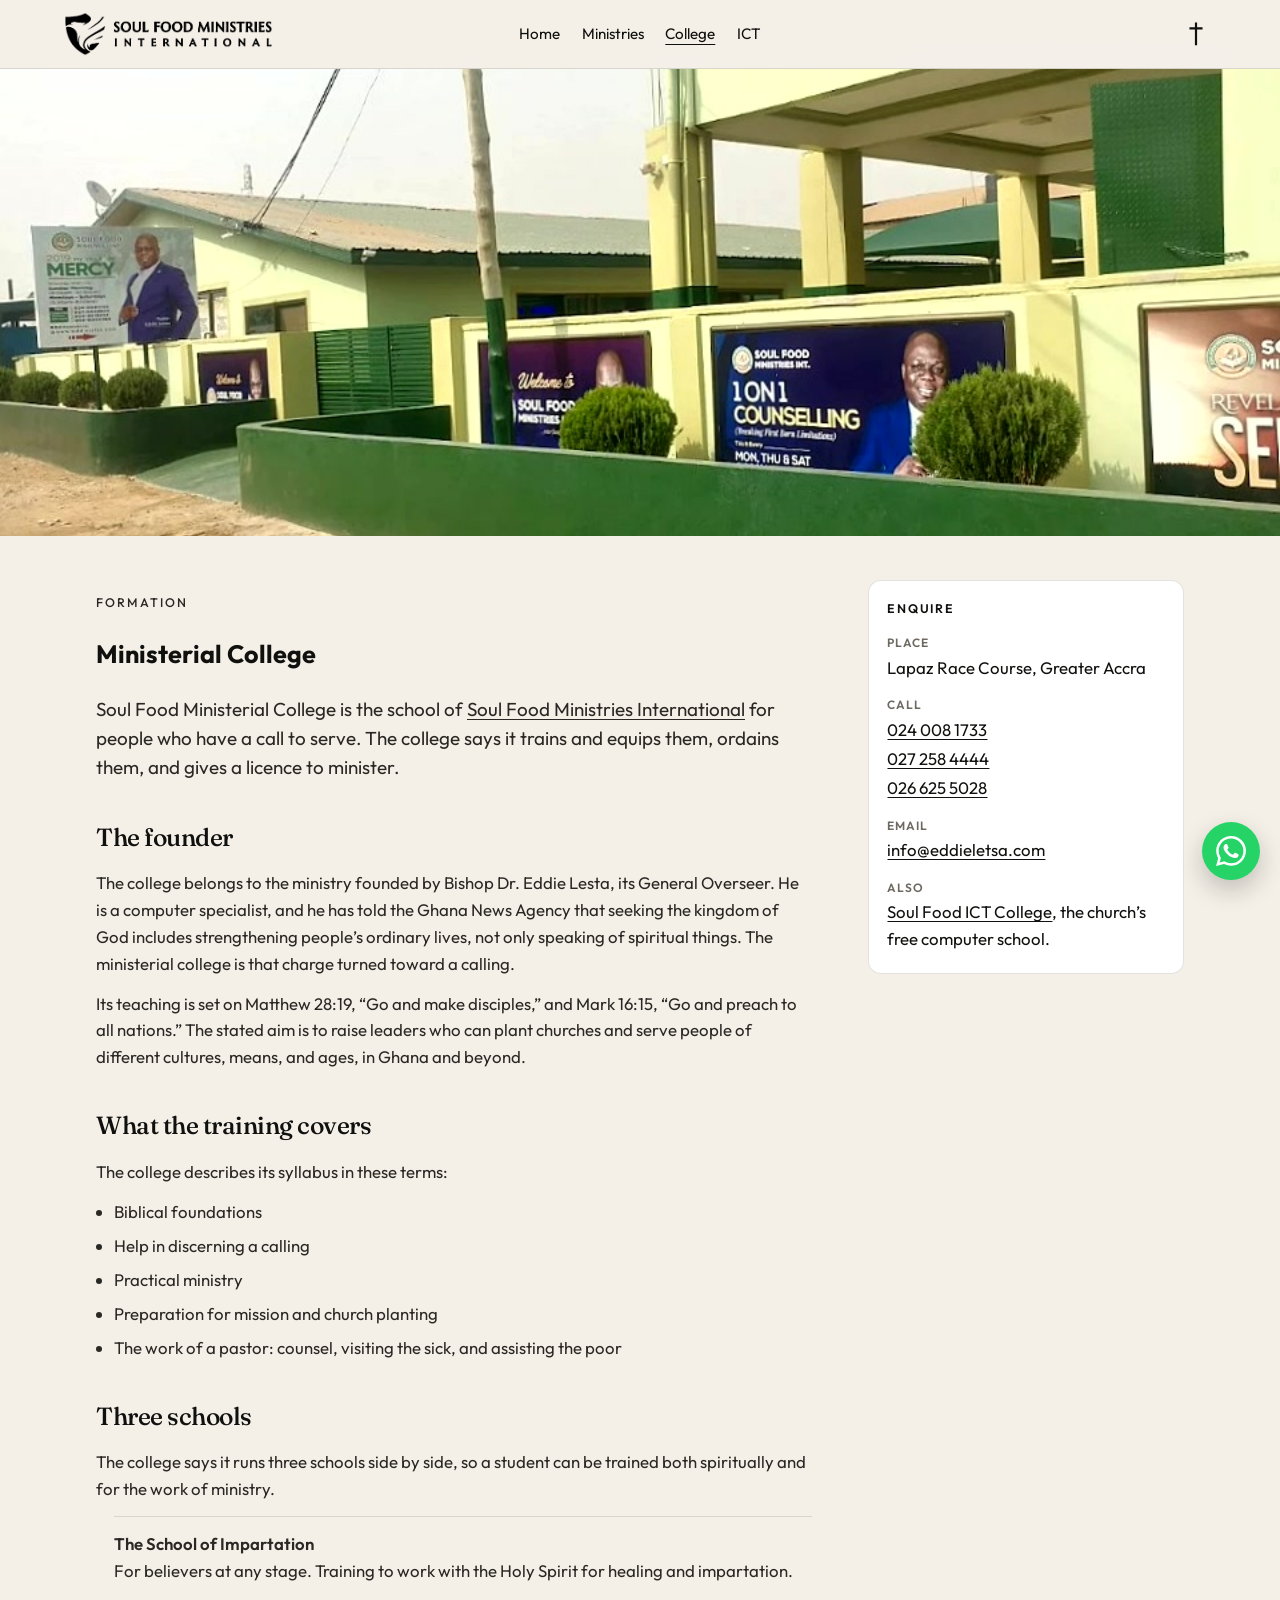
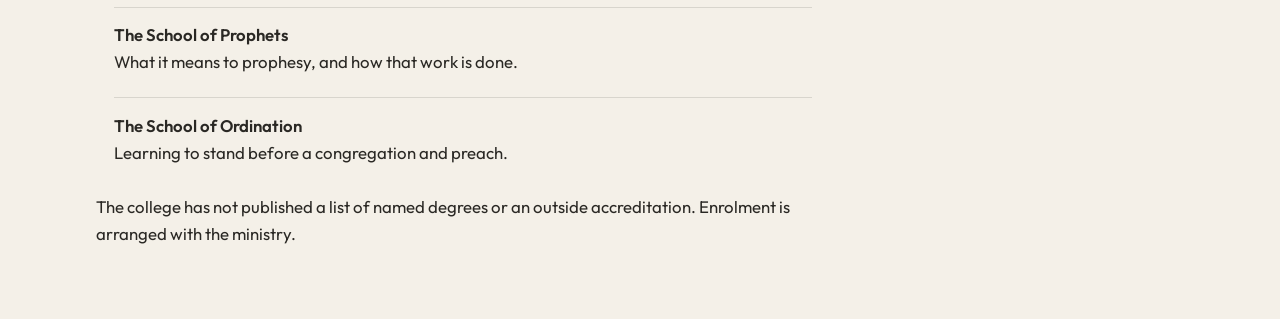
==== college.html @ 28df3fe6 "Publish the Soul Food Ministries site." ====
<!DOCTYPE html>
<html lang="en">
<head>
  <meta charset="utf-8">
  <meta name="viewport" content="width=device-width, initial-scale=1">
  <title>Soul Food Ministerial College — Bishop Dr. Eddie Lesta</title>
  <meta name="description" content="Soul Food Ministerial College trains people called to serve: biblical foundations, impartation, prophecy, and ordination. Lapaz, Accra.">
  <meta name="theme-color" content="#f4f0e8">
  <link rel="icon" href="favicon.svg" type="image/svg+xml">
  <link rel="preconnect" href="https://fonts.googleapis.com">
  <link rel="preconnect" href="https://fonts.gstatic.com" crossorigin>
  <link href="https://fonts.googleapis.com/css2?family=Fraunces:opsz,wght@9..144,500;9..144,600&family=Outfit:wght@400;500;600&display=swap" rel="stylesheet">
  <link rel="stylesheet" href="css/site.css">
</head>
<body class="sub">
  <header class="topnav">
    <div class="topnav-inner">
      <a class="logo" href="index.html"><img src="images/logo.png" alt="Soul Food Ministries International"></a>
      <nav class="site-nav" id="site-nav" aria-label="Primary">
        <a href="index.html">Home</a>
        <a href="ministries.html">Ministries</a>
        <a href="college.html" aria-current="page">College</a>
        <a href="ict.html">ICT</a>
      </nav>
      <div class="nav-tools">
        <span class="cross" aria-hidden="true"><svg viewBox="0 0 24 36" width="16" height="24"><path fill="currentColor" d="M10.35.6h3.3V8h8.15v3.3H13.65v23.5h-3.3V11.3H2.2V8h8.15z"/></svg></span>
        <button class="menu-toggle" type="button" aria-expanded="false" aria-controls="site-nav">Menu</button>
      </div>
    </div>
  </header>

  <main>
    <div class="sheet-hero">
      <img src="images/cover.jpg" alt="The Soul Food Ministries compound, with the church building and welcome banners">
    </div>
    <div class="sheet-grid">
      <article class="prose">
        <p class="eyebrow">Formation</p>
        <h1>Ministerial College</h1>
        <p class="lede">Soul Food Ministerial College is the school of <a href="ministries.html">Soul Food Ministries International</a> for people who have a call to serve. The college says it trains and equips them, ordains them, and gives a licence to minister.</p>
        <h2>The founder</h2>
        <p>The college belongs to the ministry founded by Bishop Dr. Eddie Lesta, its General Overseer. He is a computer specialist, and he has told the Ghana News Agency that seeking the kingdom of God includes strengthening people’s ordinary lives, not only speaking of spiritual things. The ministerial college is that charge turned toward a calling.</p>
        <p>Its teaching is set on Matthew 28:19, “Go and make disciples,” and Mark 16:15, “Go and preach to all nations.” The stated aim is to raise leaders who can plant churches and serve people of different cultures, means, and ages, in Ghana and beyond.</p>
        <h2>What the training covers</h2>
        <p>The college describes its syllabus in these terms:</p>
        <ul>
          <li>Biblical foundations</li>
          <li>Help in discerning a calling</li>
          <li>Practical ministry</li>
          <li>Preparation for mission and church planting</li>
          <li>The work of a pastor: counsel, visiting the sick, and assisting the poor</li>
        </ul>
        <h2>Three schools</h2>
        <p>The college says it runs three schools side by side, so a student can be trained both spiritually and for the work of ministry.</p>
        <ol class="school-list">
          <li>
            <strong>The School of Impartation</strong>
            For believers at any stage. Training to work with the Holy Spirit for healing and impartation.
          </li>
          <li>
            <strong>The School of Prophets</strong>
            What it means to prophesy, and how that work is done.
          </li>
          <li>
            <strong>The School of Ordination</strong>
            Learning to stand before a congregation and preach.
          </li>
        </ol>
        <p>The college has not published a list of named degrees or an outside accreditation. Enrolment is arranged with the ministry.</p>
      </article>
      <aside class="facts">
        <h2>Enquire</h2>
        <dl>
          <dt>Place</dt>
          <dd>Lapaz Race Course, Greater Accra</dd>
          <dt>Call</dt>
          <dd><a href="tel:+233240081733">024 008 1733</a></dd>
          <dd><a href="tel:+233272584444">027 258 4444</a></dd>
          <dd><a href="tel:+233266255028">026 625 5028</a></dd>
          <dt>Email</dt>
          <dd><a href="mailto:info@eddieletsa.com">info@eddieletsa.com</a></dd>
          <dt>Also</dt>
          <dd><a href="ict.html">Soul Food ICT College</a>, the church’s free computer school.</dd>
        </dl>
      </aside>
    </div>
  </main>
  <button class="whatsapp" type="button" aria-haspopup="dialog" aria-controls="wa-form" aria-label="WhatsApp 024 488 9424">
    <svg viewBox="0 0 24 24" width="30" height="30" aria-hidden="true"><path fill="currentColor" d="M17.472 14.382c-.297-.149-1.758-.867-2.03-.967-.273-.099-.471-.148-.67.15-.197.297-.767.966-.94 1.164-.173.199-.347.223-.644.075-.297-.15-1.255-.463-2.39-1.475-.883-.788-1.48-1.761-1.653-2.059-.173-.297-.018-.458.13-.606.134-.133.298-.347.446-.52.149-.174.198-.298.298-.497.099-.198.05-.371-.025-.52-.075-.149-.669-1.612-.916-2.207-.242-.579-.487-.5-.669-.51-.173-.008-.371-.01-.57-.01-.198 0-.52.074-.792.372-.272.297-1.04 1.016-1.04 2.479 0 1.462 1.065 2.875 1.213 3.074.149.198 2.096 3.2 5.077 4.487.709.306 1.262.489 1.694.625.712.227 1.36.195 1.871.118.571-.085 1.758-.719 2.006-1.413.248-.694.248-1.289.173-1.413-.074-.124-.272-.198-.57-.347m-5.421 7.403h-.004a9.87 9.87 0 0 1-5.031-1.378l-.361-.214-3.741.982.998-3.648-.235-.374a9.86 9.86 0 0 1-1.51-5.26c.001-5.45 4.436-9.884 9.888-9.884 2.64 0 5.122 1.03 6.988 2.898a9.825 9.825 0 0 1 2.893 6.994c-.003 5.45-4.437 9.884-9.885 9.884m8.413-18.297A11.815 11.815 0 0 0 12.05 0C5.495 0 .16 5.335.157 11.892c0 2.096.547 4.142 1.588 5.945L.057 24l6.305-1.654a11.882 11.882 0 0 0 5.683 1.448h.005c6.554 0 11.89-5.335 11.893-11.893a11.821 11.821 0 0 0-3.48-8.413"/></svg>
  </button>
  <dialog class="wa-dialog" id="wa-form" aria-labelledby="wa-title">
    <form class="wa-card" method="post" action="#">
      <h2 id="wa-title">Enquire about the college</h2>
      <p>This opens WhatsApp to 024 488 9424 with your note about the Ministerial College.</p>
      <input type="hidden" name="topic" value="Soul Food Ministerial College">
      <label>Name <input name="name" required autocomplete="name"></label>
      <label>Phone <input name="phone" type="tel" required autocomplete="tel"></label>
      <label>School
        <select name="about" required>
          <option value="">Choose one</option>
          <option>School of Impartation</option>
          <option>School of Prophets</option>
          <option>School of Ordination</option>
          <option>Not sure yet</option>
        </select>
      </label>
      <label>Message <textarea name="note" rows="3"></textarea></label>
      <div class="wa-actions">
        <button type="button" data-wa-close>Close</button>
        <button type="submit">Send on WhatsApp</button>
      </div>
    </form>
  </dialog>
  <script src="js/site.js"></script>
</body>
</html>
---- css/site.css ----
:root {
  --ink: #10100e;
  --paper: #f4f0e8;
  --muted: #6d6860;
  --line: rgba(16, 16, 14, 0.12);
  --serif: "Fraunces", Georgia, serif;
  --sans: "Outfit", "Segoe UI", sans-serif;
  --header: 68px;
}

*,
*::before,
*::after {
  box-sizing: border-box;
}

html,
body {
  min-height: 100%;
}

html:has(body.home),
body.home {
  height: 100%;
  overflow: hidden;
}

body {
  margin: 0;
  background: var(--ink);
  color: var(--paper);
  font-family: var(--sans);
  font-size: 1.05rem;
  line-height: 1.6;
  overscroll-behavior: none;
}

button,
input,
select,
textarea {
  font: inherit;
  color: inherit;
}

button {
  cursor: pointer;
  background: none;
  border: 0;
  padding: 0;
}

a {
  color: inherit;
  text-decoration: none;
}

:focus-visible {
  outline: 2px solid currentColor;
  outline-offset: 3px;
}

.skip {
  position: absolute;
  left: 12px;
  top: 12px;
  z-index: 80;
  transform: translateY(-160%);
  background: var(--paper);
  color: var(--ink);
  padding: 8px 12px;
}

.skip:focus {
  transform: none;
}

.visually-hidden {
  position: absolute;
  width: 1px;
  height: 1px;
  padding: 0;
  margin: -1px;
  overflow: hidden;
  clip: rect(0, 0, 0, 0);
  white-space: nowrap;
  border: 0;
}

.topnav {
  position: fixed;
  inset: 0 0 auto 0;
  z-index: 40;
  color: #fff;
  filter: drop-shadow(0 1px 2px rgb(0 0 0 / 0.65));
  border-bottom: 1px solid transparent;
}

.topnav.is-solid {
  background: rgb(244 240 232 / 0.94);
  color: var(--ink);
  filter: none;
  border-bottom-color: var(--line);
  backdrop-filter: blur(16px);
}

.topnav-inner {
  width: min(72rem, calc(100% - 40px));
  margin: 0 auto;
  min-height: var(--header);
  display: grid;
  grid-template-columns: 1fr auto 1fr;
  align-items: center;
  gap: 16px;
}

.logo {
  display: flex;
  align-items: center;
  justify-self: start;
  line-height: 0;
}

.logo img {
  display: block;
  height: 2.75rem;
  width: auto;
}

body.sub .logo img {
  filter: brightness(0);
}

.site-nav {
  display: flex;
  align-items: center;
  gap: 1.35rem;
  font-size: 0.95rem;
}

.site-nav a[aria-current="page"],
.site-nav a[aria-pressed="true"] {
  opacity: 1;
  text-decoration: underline;
  text-underline-offset: 0.35em;
}

.site-nav a:hover,
.site-nav button:hover {
  opacity: 0.7;
}

.nav-tools {
  justify-self: end;
  display: flex;
  align-items: center;
  gap: 4px;
}

.cross {
  display: grid;
  width: 40px;
  height: 40px;
  place-items: center;
}

.pill,
.icon-btn {
  display: inline-flex;
  align-items: center;
  justify-content: center;
  height: 40px;
  border-radius: 999px;
}

.pill {
  gap: 6px;
  padding: 0 12px;
  font-size: 0.78rem;
  font-weight: 500;
}

.icon-btn {
  width: 40px;
}

.pill:hover,
.icon-btn:hover,
.menu-toggle:hover {
  background: rgb(255 255 255 / 0.15);
}

.topnav.is-solid .pill:hover,
.topnav.is-solid .icon-btn:hover,
.topnav.is-solid .menu-toggle:hover {
  background: rgb(16 16 14 / 0.06);
}

.menu-toggle {
  display: none;
  height: 40px;
  padding: 0 12px;
  border-radius: 999px;
  font-size: 0.85rem;
}

.stage {
  position: fixed;
  inset: 0;
  overflow: hidden;
  color: #fff;
}

.slide,
.grain,
.stage-shade {
  position: absolute;
  inset: 0;
}

.slide {
  width: 100%;
  height: 100%;
  object-fit: cover;
  object-position: center 22%;
  opacity: 0;
  z-index: 0;
}

.slide.is-current,
.slide.is-leaving {
  opacity: 1;
  z-index: 1;
}

html[data-scene] .slide.is-entering {
  z-index: 2;
  animation: stage-enter 0.72s cubic-bezier(0.16, 0.84, 0.28, 1) both;
}

@keyframes stage-enter {
  from {
    opacity: 0;
    transform: scale(1.07);
  }
  to {
    opacity: 1;
    transform: scale(1);
  }
}

.grain {
  display: none;
}

.stage-shade {
  pointer-events: none;
  z-index: 2;
  background: linear-gradient(180deg, rgb(0 0 0 / 0.38) 0%, transparent 22%, transparent 62%, rgb(0 0 0 / 0.55) 100%);
}

.storm {
  position: absolute;
  inset: 0;
  z-index: 2;
  width: 100%;
  height: 100%;
  pointer-events: none;
}

.reel {
  --thumb: 9rem;
  --gap: 0.5rem;
  --visible: 5;
  position: absolute;
  z-index: 6;
  left: 50%;
  bottom: 0.45rem;
  transform: translateX(-50%);
  display: flex;
  align-items: center;
  gap: 0.5rem;
  padding: 0 0.15rem;
}

.reel-arrow {
  width: 36px;
  height: 36px;
  flex: none;
  display: grid;
  place-items: center;
  border-radius: 999px;
  background: rgb(0 0 0 / 0.55);
  color: #fff;
}

.reel-window {
  width: calc(var(--visible) * var(--thumb) + (var(--visible) - 1) * var(--gap));
  overflow: hidden;
  padding: 2.2rem 0 1.35rem;
}

.reel-track {
  list-style: none;
  display: flex;
  gap: var(--gap);
  margin: 0;
  padding: 0;
  transition: transform 0.64s cubic-bezier(0.16, 0.84, 0.28, 1);
  will-change: transform;
}

.thumb {
  position: relative;
  width: var(--thumb);
  height: 5rem;
  flex: none;
  border-radius: 0.55rem;
  overflow: hidden;
  color: #fff;
  text-align: left;
  transform: scale(0.94);
  box-shadow: inset 0 0 0 1px rgb(255 255 255 / 0.4);
  transition: transform 0.56s cubic-bezier(0.16, 0.84, 0.28, 1), box-shadow 0.56s cubic-bezier(0.16, 0.84, 0.28, 1);
}

.thumb[aria-current="true"] {
  --avatar: 5rem;
  z-index: 3;
  overflow: visible;
  background: transparent;
  box-shadow: none;
  transform: translateY(-8px) scale(1);
}

.fire {
  display: none;
  position: absolute;
  z-index: 2;
  left: 50%;
  top: 50%;
  width: calc(var(--avatar) * 1.58);
  height: calc(var(--avatar) * 1.58);
  pointer-events: none;
  transform: translate(-50%, -50%);
}

.thumb[aria-current="true"] .fire {
  display: block;
}

.fire canvas {
  display: block;
  width: 100%;
  height: 100%;
}

.thumb img {
  display: block;
  width: 100%;
  height: 100%;
  object-fit: cover;
  object-position: center 22%;
  pointer-events: none;
  transition: border-radius 0.56s cubic-bezier(0.16, 0.84, 0.28, 1), box-shadow 0.56s cubic-bezier(0.16, 0.84, 0.28, 1);
}

.thumb[aria-current="true"] img {
  position: absolute;
  z-index: 1;
  left: 50%;
  top: 50%;
  width: var(--avatar);
  height: var(--avatar);
  margin: 0;
  border-radius: 999px;
  transform: translate(-50%, -50%);
}

@media (max-width: 1100px) {
  .reel {
    --thumb: 7.2rem;
    --visible: 4;
  }
}

@media (max-width: 860px) {
  .topnav-inner {
    grid-template-columns: 1fr auto;
  }

  .logo img {
    height: 2.3rem;
  }

  .menu-toggle {
    display: inline-flex;
    align-items: center;
  }

  .site-nav {
    display: none;
    position: absolute;
    left: 0;
    right: 0;
    top: 100%;
    flex-direction: column;
    align-items: flex-start;
    gap: 0;
    padding: 8px 20px 16px;
    background: rgb(16 16 14 / 0.94);
    color: #fff;
  }

  .site-nav.is-open {
    display: flex;
  }

  .site-nav a,
  .site-nav button,
  .site-nav span {
    padding: 12px 0;
    font-size: 1.05rem;
  }

  .reel {
    --thumb: 5.4rem;
    --visible: 3;
  }

  .thumb {
    height: 4.2rem;
  }

  .thumb[aria-current="true"] img {
    width: 4.2rem;
    height: 4.2rem;
  }

  .thumb[aria-current="true"] {
    --avatar: 4.2rem;
  }
}

body.sub {
  background: var(--paper);
  color: var(--ink);
}

body.sub .topnav {
  background: rgb(244 240 232 / 0.94);
  color: var(--ink);
  filter: none;
  border-bottom-color: var(--line);
  backdrop-filter: blur(16px);
}

body.sub .pill:hover,
body.sub .menu-toggle:hover {
  background: rgb(16 16 14 / 0.06);
}

.whatsapp {
  position: fixed;
  z-index: 50;
  right: 1.25rem;
  bottom: 1.25rem;
  width: 3.6rem;
  height: 3.6rem;
  display: grid;
  place-items: center;
  border-radius: 999px;
  background: #25d366;
  color: #fff;
  box-shadow: 0 10px 24px rgb(16 16 14 / 0.22);
  animation: wa-shake 2.6s ease-in-out infinite;
}

.whatsapp:hover {
  background: #1ebe5d;
  animation-play-state: paused;
}

@keyframes wa-shake {
  0%,
  62%,
  100% {
    transform: translateY(0) rotate(0deg);
  }
  68% {
    transform: translateY(-8px) rotate(-11deg);
  }
  74% {
    transform: translateY(-3px) rotate(10deg);
  }
  80% {
    transform: translateY(-9px) rotate(-7deg);
  }
  86% {
    transform: translateY(-2px) rotate(5deg);
  }
  92% {
    transform: translateY(-5px) rotate(0deg);
  }
}

.wa-dialog {
  width: min(26rem, calc(100% - 2rem));
  max-height: calc(100% - 2rem);
  overflow: auto;
  padding: 0;
  border: 0;
  border-radius: 1rem;
  background: var(--paper);
  color: var(--ink);
  box-shadow: 0 24px 60px rgb(16 16 14 / 0.28);
}

.wa-dialog::backdrop {
  background: rgb(16 16 14 / 0.46);
}

.wa-card {
  display: grid;
  gap: 0.75rem;
  margin: 0;
  padding: 1.25rem 1.25rem 1.1rem;
}

.wa-card h2 {
  margin: 0;
  font-family: var(--serif);
  font-size: 1.55rem;
  font-weight: 500;
  letter-spacing: -0.03em;
  line-height: 1.1;
}

.wa-card p {
  margin: 0;
  color: var(--muted);
  font-size: 0.92rem;
}

.wa-card label {
  display: grid;
  gap: 0.3rem;
  font-size: 0.82rem;
  font-weight: 600;
}

.wa-card input,
.wa-card select,
.wa-card textarea {
  width: 100%;
  padding: 0.65rem 0.7rem;
  border: 1px solid var(--line);
  border-radius: 0.55rem;
  background: #fff;
  color: var(--ink);
  font-weight: 400;
}

.wa-actions {
  display: flex;
  justify-content: flex-end;
  gap: 0.5rem;
  margin-top: 0.25rem;
}

.wa-actions button {
  height: 2.5rem;
  padding: 0 0.9rem;
  border-radius: 999px;
  font-size: 0.9rem;
}

.wa-actions button[type="submit"] {
  background: #25d366;
  color: #fff;
}

.wa-actions button[type="button"] {
  background: transparent;
}

.sheet-hero {
  height: min(52vh, 34rem);
  min-height: 16rem;
  margin-top: var(--header);
  overflow: hidden;
  background: #1a1814;
}

.sheet-hero img {
  display: block;
  width: 100%;
  height: 100%;
  object-fit: cover;
  object-position: center 58%;
}

.sheet-grid {
  width: min(68rem, calc(100% - 40px));
  margin: 0 auto;
  padding: 2.75rem 0 4.5rem;
  display: grid;
  grid-template-columns: minmax(0, 1.7fr) minmax(15rem, 0.75fr);
  gap: 3.5rem;
  align-items: start;
}

.eyebrow {
  margin: 0 0 0.4rem;
  font-size: 0.78rem;
  font-weight: 500;
  letter-spacing: 0.16em;
  text-transform: uppercase;
  color: var(--muted);
}

.sheet h1 {
  margin: 0;
  font-family: var(--serif);
  font-weight: 500;
  font-size: clamp(2.4rem, 5vw, 3.6rem);
  line-height: 1.02;
  letter-spacing: -0.03em;
}

.lede {
  margin: 1.1rem 0 0;
  font-size: 1.18rem;
  line-height: 1.55;
}

.prose h2 {
  margin: 2.2rem 0 0.6rem;
  font-family: var(--serif);
  font-weight: 500;
  font-size: 1.55rem;
  letter-spacing: -0.02em;
}

.prose p,
.prose li {
  color: #2a2824;
}

.prose p {
  margin: 0.8rem 0 0;
}

.prose ul,
.prose ol {
  margin: 0.8rem 0 0;
  padding-left: 1.15rem;
}

.prose li + li {
  margin-top: 0.45rem;
}

.prose a {
  text-decoration: underline;
  text-underline-offset: 0.18em;
}

.quote {
  margin: 1.4rem 0 0;
  padding-left: 1rem;
  border-left: 2px solid rgb(176 122 48 / 0.7);
  font-family: var(--serif);
  font-size: 1.28rem;
  line-height: 1.35;
}

.quote cite {
  display: block;
  margin-top: 0.55rem;
  font-family: var(--sans);
  font-size: 0.82rem;
  font-style: normal;
  letter-spacing: 0.04em;
  color: var(--muted);
}

.facts {
  position: sticky;
  top: calc(var(--header) + 1.25rem);
  padding: 1.15rem 1.15rem 1.25rem;
  background: #fff;
  border: 1px solid var(--line);
  border-radius: 0.8rem;
}

.facts h2 {
  margin: 0 0 0.8rem;
  font-size: 0.78rem;
  font-weight: 600;
  letter-spacing: 0.14em;
  text-transform: uppercase;
}

.facts dl {
  margin: 0;
}

.facts dt {
  margin-top: 0.85rem;
  font-size: 0.75rem;
  font-weight: 600;
  letter-spacing: 0.08em;
  text-transform: uppercase;
  color: var(--muted);
}

.facts dd {
  margin: 0.15rem 0 0;
}

.facts a {
  text-decoration: underline;
  text-underline-offset: 0.15em;
}

.school-list {
  margin: 1rem 0 0;
  padding: 0;
  list-style: none;
}

.school-list li {
  padding: 0.9rem 0;
  border-top: 1px solid var(--line);
}

.school-list strong {
  display: block;
  font-weight: 600;
}

@media (max-width: 860px) {
  .sheet-grid {
    grid-template-columns: 1fr;
    gap: 2rem;
  }

  .facts {
    position: static;
  }
}

@media (prefers-reduced-motion: reduce) {
  html {
    scroll-behavior: auto;
  }

  .slide {
    animation: none;
  }

  .reel-track,
  .thumb {
    transition: none;
  }

  .whatsapp {
    animation: none;
  }

  .fire canvas {
    display: block;
  }
}
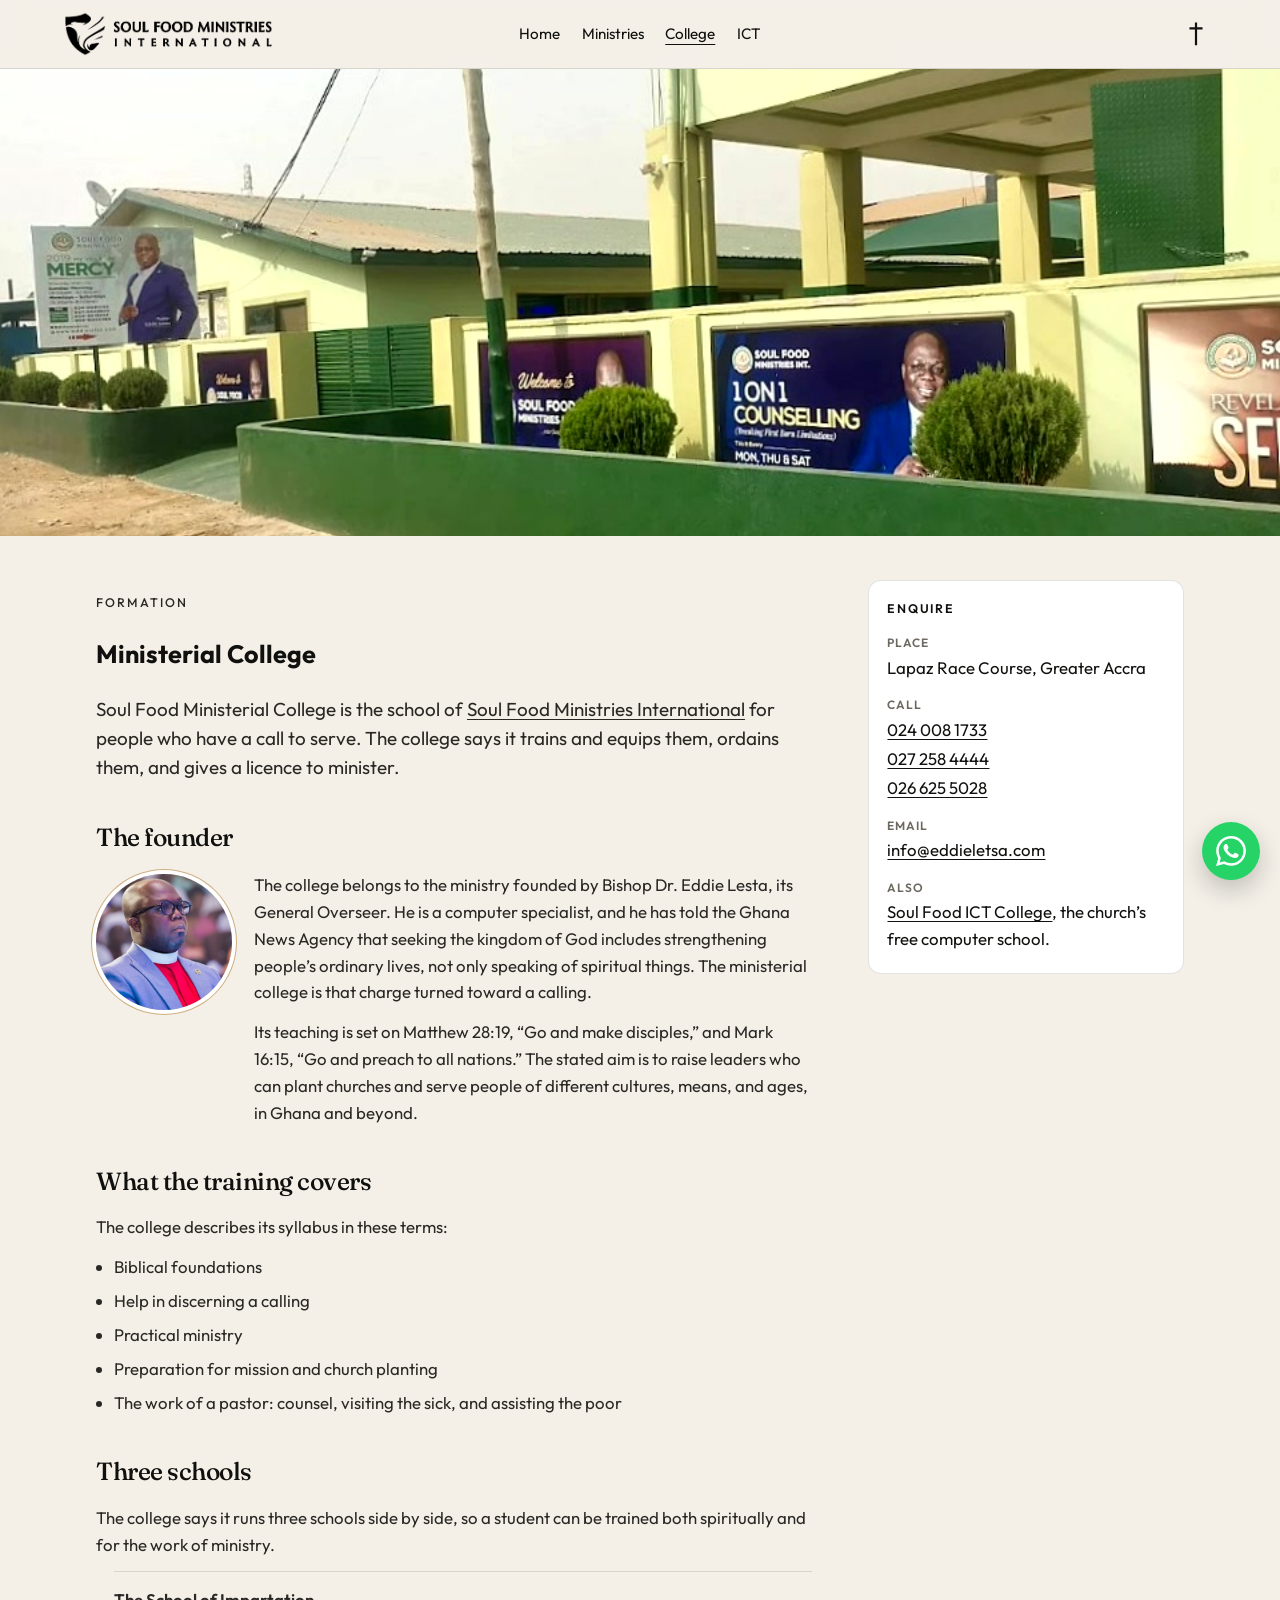
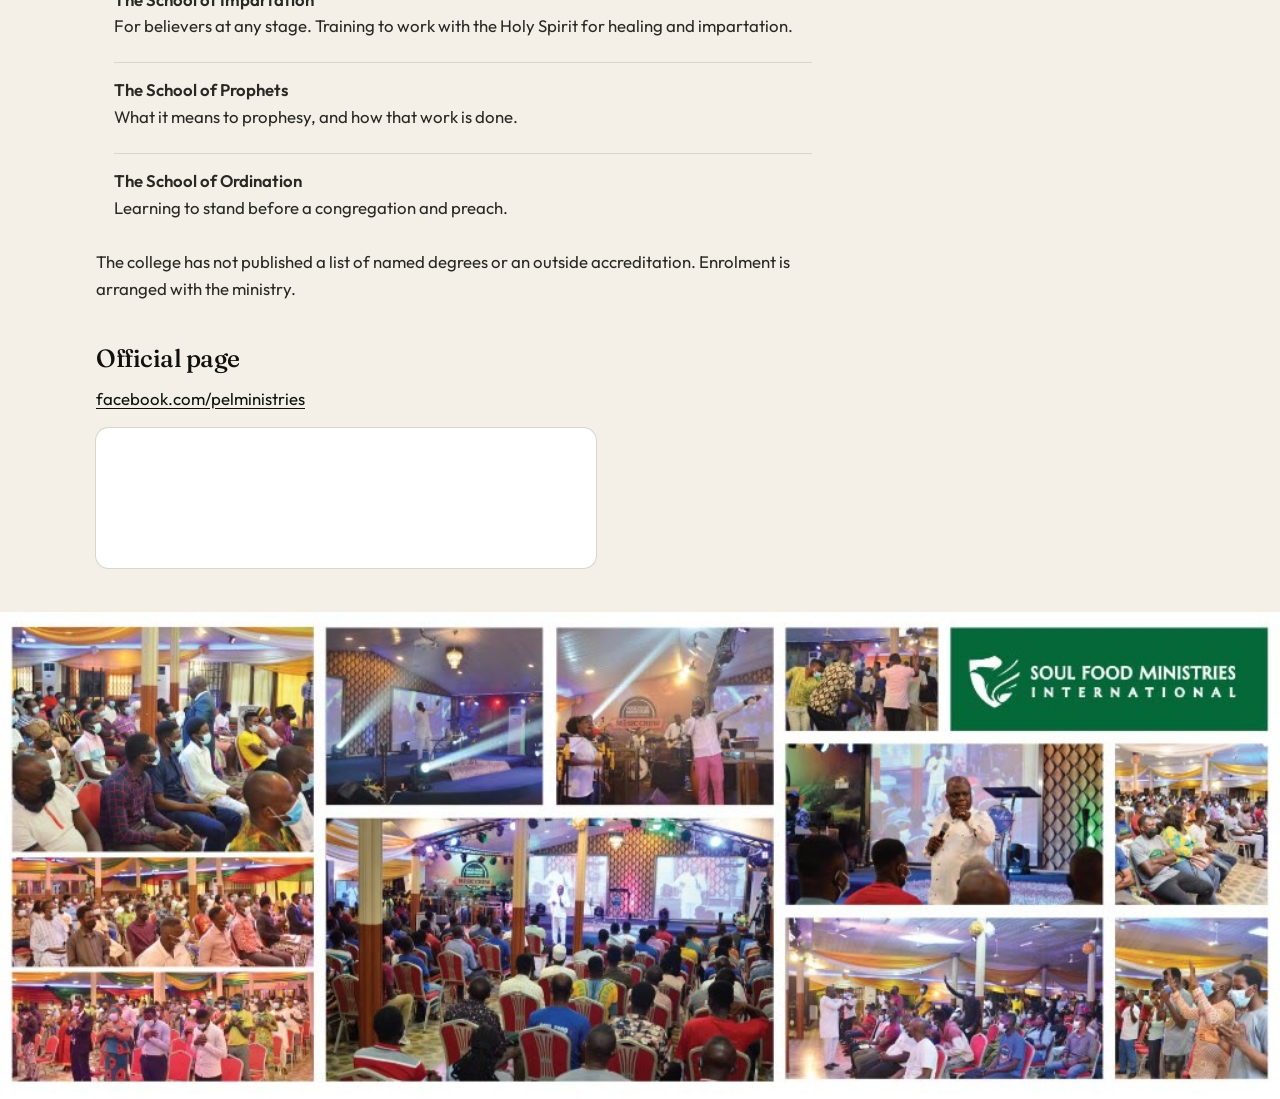
==== commit dc12ad5e: "Show the bishops and the founder, and add the official Facebook page. Keep the lightning and the cov" ====
--- a/college.html
+++ b/college.html
@@ -39,8 +39,13 @@
         <h1>Ministerial College</h1>
         <p class="lede">Soul Food Ministerial College is the school of <a href="ministries.html">Soul Food Ministries International</a> for people who have a call to serve. The college says it trains and equips them, ordains them, and gives a licence to minister.</p>
         <h2>The founder</h2>
-        <p>The college belongs to the ministry founded by Bishop Dr. Eddie Lesta, its General Overseer. He is a computer specialist, and he has told the Ghana News Agency that seeking the kingdom of God includes strengthening people’s ordinary lives, not only speaking of spiritual things. The ministerial college is that charge turned toward a calling.</p>
-        <p>Its teaching is set on Matthew 28:19, “Go and make disciples,” and Mark 16:15, “Go and preach to all nations.” The stated aim is to raise leaders who can plant churches and serve people of different cultures, means, and ages, in Ghana and beyond.</p>
+        <div class="founder">
+          <img src="images/founder.jpg" alt="Bishop Dr. Eddie Lesta">
+          <div>
+            <p>The college belongs to the ministry founded by Bishop Dr. Eddie Lesta, its General Overseer. He is a computer specialist, and he has told the Ghana News Agency that seeking the kingdom of God includes strengthening people’s ordinary lives, not only speaking of spiritual things. The ministerial college is that charge turned toward a calling.</p>
+            <p>Its teaching is set on Matthew 28:19, “Go and make disciples,” and Mark 16:15, “Go and preach to all nations.” The stated aim is to raise leaders who can plant churches and serve people of different cultures, means, and ages, in Ghana and beyond.</p>
+          </div>
+        </div>
         <h2>What the training covers</h2>
         <p>The college describes its syllabus in these terms:</p>
         <ul>
@@ -84,6 +89,14 @@
         </dl>
       </aside>
     </div>
+    <section class="facebook" aria-label="Official Facebook page">
+      <h2>Official page</h2>
+      <p><a href="https://www.facebook.com/pelministries/" target="_blank" rel="noopener noreferrer">facebook.com/pelministries</a></p>
+      <iframe class="facebook-frame" title="Soul Food Ministries on Facebook" src="https://www.facebook.com/plugins/page.php?href=https%3A%2F%2Fwww.facebook.com%2Fpelministries%2F&tabs=timeline&width=500&height=140&small_header=false&adapt_container_width=true&hide_cover=false&show_facepile=true" width="500" height="140" loading="lazy" allow="autoplay; clipboard-write; encrypted-media; picture-in-picture; web-share" allowfullscreen></iframe>
+    </section>
+    <figure class="page-close">
+      <img src="images/gatherings.jpg" alt="Worship at Soul Food Ministries: the congregation, the platform, and the ministry mark.">
+    </figure>
   </main>
   <button class="whatsapp" type="button" aria-haspopup="dialog" aria-controls="wa-form" aria-label="WhatsApp 024 488 9424">
     <svg viewBox="0 0 24 24" width="30" height="30" aria-hidden="true"><path fill="currentColor" d="M17.472 14.382c-.297-.149-1.758-.867-2.03-.967-.273-.099-.471-.148-.67.15-.197.297-.767.966-.94 1.164-.173.199-.347.223-.644.075-.297-.15-1.255-.463-2.39-1.475-.883-.788-1.48-1.761-1.653-2.059-.173-.297-.018-.458.13-.606.134-.133.298-.347.446-.52.149-.174.198-.298.298-.497.099-.198.05-.371-.025-.52-.075-.149-.669-1.612-.916-2.207-.242-.579-.487-.5-.669-.51-.173-.008-.371-.01-.57-.01-.198 0-.52.074-.792.372-.272.297-1.04 1.016-1.04 2.479 0 1.462 1.065 2.875 1.213 3.074.149.198 2.096 3.2 5.077 4.487.709.306 1.262.489 1.694.625.712.227 1.36.195 1.871.118.571-.085 1.758-.719 2.006-1.413.248-.694.248-1.289.173-1.413-.074-.124-.272-.198-.57-.347m-5.421 7.403h-.004a9.87 9.87 0 0 1-5.031-1.378l-.361-.214-3.741.982.998-3.648-.235-.374a9.86 9.86 0 0 1-1.51-5.26c.001-5.45 4.436-9.884 9.888-9.884 2.64 0 5.122 1.03 6.988 2.898a9.825 9.825 0 0 1 2.893 6.994c-.003 5.45-4.437 9.884-9.885 9.884m8.413-18.297A11.815 11.815 0 0 0 12.05 0C5.495 0 .16 5.335.157 11.892c0 2.096.547 4.142 1.588 5.945L.057 24l6.305-1.654a11.882 11.882 0 0 0 5.683 1.448h.005c6.554 0 11.89-5.335 11.893-11.893a11.821 11.821 0 0 0-3.48-8.413"/></svg>
--- a/css/site.css
+++ b/css/site.css
@@ -584,6 +584,49 @@
   background: transparent;
 }
 
+.page-close {
+  margin: 0;
+}
+
+.page-close img {
+  display: block;
+  width: 100%;
+  height: auto;
+}
+
+.facebook {
+  width: min(68rem, calc(100% - 40px));
+  margin: 0 auto 2.75rem;
+}
+
+.facebook h2 {
+  margin: 0;
+  font-family: var(--serif);
+  font-weight: 500;
+  font-size: 1.55rem;
+  letter-spacing: -0.02em;
+}
+
+.facebook p {
+  margin: 0.45rem 0 0;
+}
+
+.facebook a {
+  text-decoration: underline;
+  text-underline-offset: 0.18em;
+}
+
+.facebook-frame {
+  display: block;
+  width: min(100%, 500px);
+  height: 140px;
+  margin-top: 1rem;
+  border: 0;
+  border-radius: 0.8rem;
+  background: #fff;
+  box-shadow: 0 0 0 1px var(--line);
+}
+
 .sheet-hero {
   height: min(52vh, 34rem);
   min-height: 16rem;
@@ -603,7 +646,7 @@
 .sheet-grid {
   width: min(68rem, calc(100% - 40px));
   margin: 0 auto;
-  padding: 2.75rem 0 4.5rem;
+  padding: 2.75rem 0 2.25rem;
   display: grid;
   grid-template-columns: minmax(0, 1.7fr) minmax(15rem, 0.75fr);
   gap: 3.5rem;
@@ -632,6 +675,28 @@
   margin: 1.1rem 0 0;
   font-size: 1.18rem;
   line-height: 1.55;
+}
+
+.founder {
+  display: grid;
+  grid-template-columns: 8.5rem minmax(0, 1fr);
+  gap: 0 1.35rem;
+  align-items: start;
+  margin-top: 0.9rem;
+}
+
+.founder img {
+  width: 8.5rem;
+  height: 8.5rem;
+  margin-top: 0.15rem;
+  border-radius: 50%;
+  object-fit: cover;
+  object-position: center 20%;
+  box-shadow: 0 0 0 4px #fff, 0 0 0 5px rgb(176 122 48 / 0.55);
+}
+
+.founder p:first-child {
+  margin-top: 0;
 }
 
 .prose h2 {
@@ -741,6 +806,16 @@
 }
 
 @media (max-width: 860px) {
+  .sheet-hero {
+    height: auto;
+    min-height: 0;
+  }
+
+  .sheet-hero img {
+    height: auto;
+    object-fit: contain;
+  }
+
   .sheet-grid {
     grid-template-columns: 1fr;
     gap: 2rem;
@@ -751,6 +826,22 @@
   }
 }
 
+@media (max-width: 640px) {
+  .founder {
+    grid-template-columns: 1fr;
+    justify-items: center;
+    gap: 0.85rem;
+  }
+
+  .founder img {
+    margin-top: 0;
+  }
+
+  .founder > div {
+    justify-self: stretch;
+  }
+}
+
 @media (prefers-reduced-motion: reduce) {
   html {
     scroll-behavior: auto;
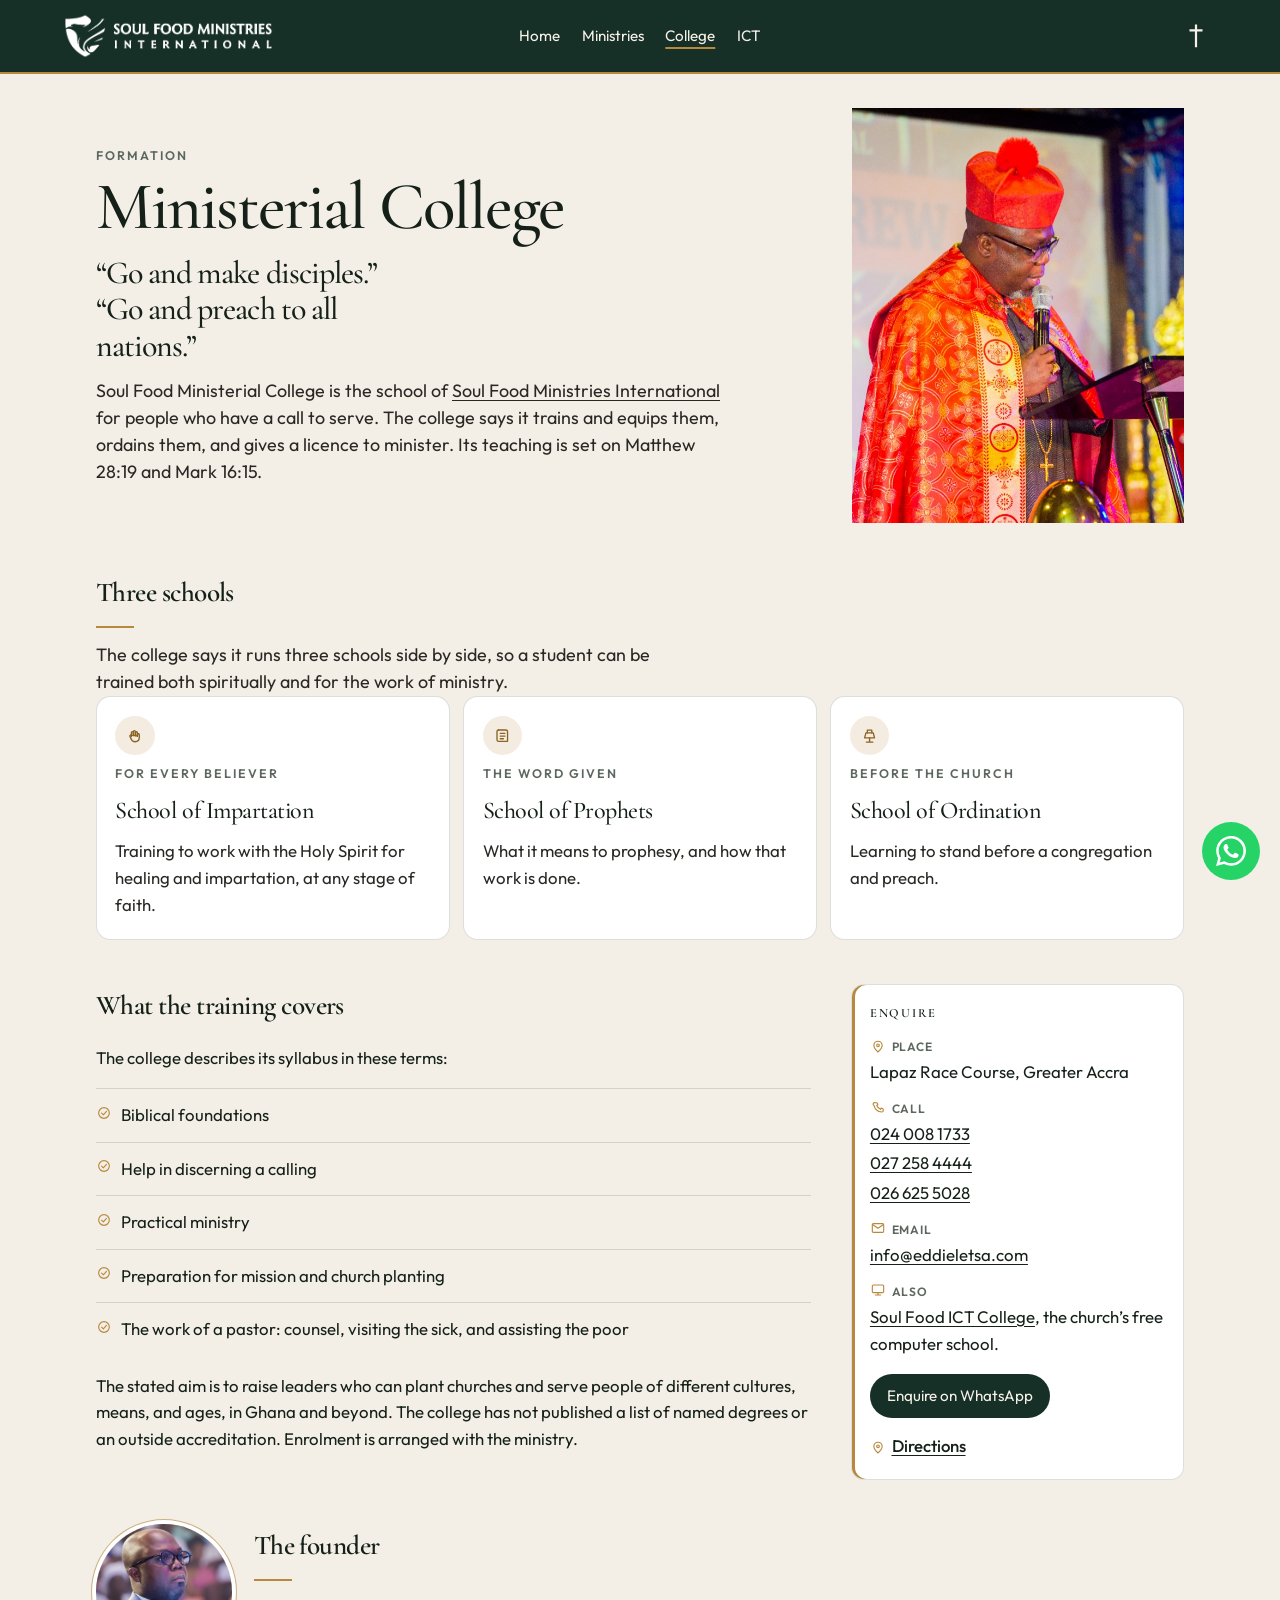
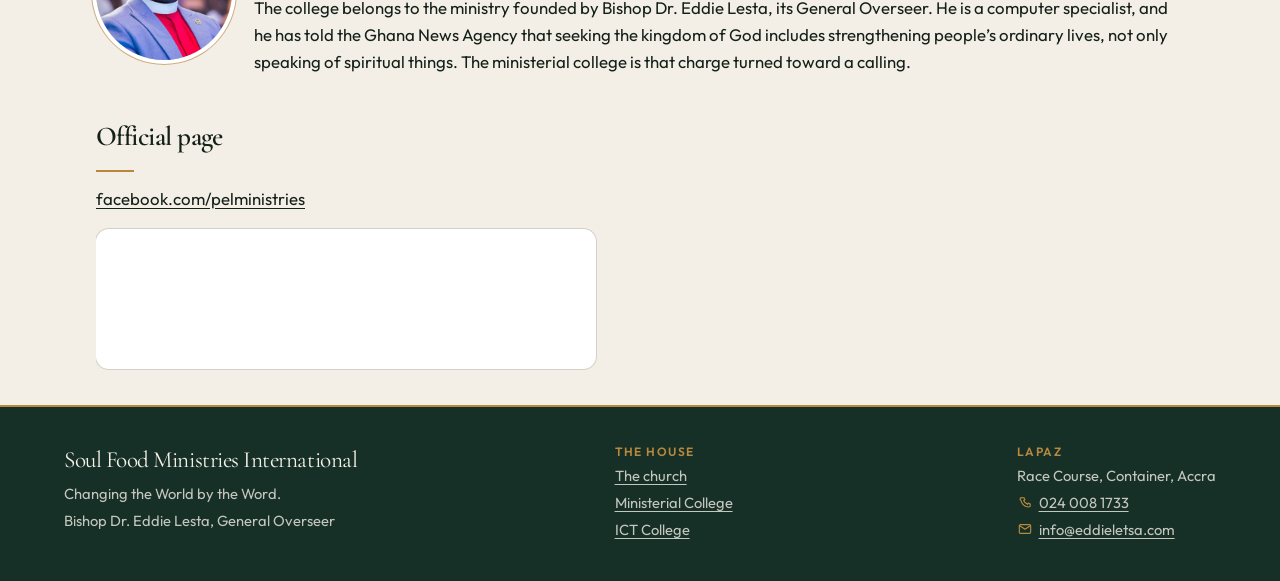
==== commit 69cd234f: "Give the ministry site a finished green and gold presentation." ====
--- a/college.html
+++ b/college.html
@@ -5,11 +5,11 @@
   <meta name="viewport" content="width=device-width, initial-scale=1">
   <title>Soul Food Ministerial College — Bishop Dr. Eddie Lesta</title>
   <meta name="description" content="Soul Food Ministerial College trains people called to serve: biblical foundations, impartation, prophecy, and ordination. Lapaz, Accra.">
-  <meta name="theme-color" content="#f4f0e8">
+  <meta name="theme-color" content="#163028">
   <link rel="icon" href="favicon.svg" type="image/svg+xml">
   <link rel="preconnect" href="https://fonts.googleapis.com">
   <link rel="preconnect" href="https://fonts.gstatic.com" crossorigin>
-  <link href="https://fonts.googleapis.com/css2?family=Fraunces:opsz,wght@9..144,500;9..144,600&family=Outfit:wght@400;500;600&display=swap" rel="stylesheet">
+  <link href="https://fonts.googleapis.com/css2?family=Cormorant+Garamond:wght@500;600;700&family=Outfit:wght@400;500;600&display=swap" rel="stylesheet">
   <link rel="stylesheet" href="css/site.css">
 </head>
 <body class="sub">
@@ -30,75 +30,110 @@
   </header>
 
   <main>
-    <div class="sheet-hero">
-      <img src="images/cover.jpg" alt="The Soul Food Ministries compound, with the church building and welcome banners">
-    </div>
-    <div class="sheet-grid">
-      <article class="prose">
+    <section class="page-head page-head-portrait">
+      <div>
         <p class="eyebrow">Formation</p>
         <h1>Ministerial College</h1>
-        <p class="lede">Soul Food Ministerial College is the school of <a href="ministries.html">Soul Food Ministries International</a> for people who have a call to serve. The college says it trains and equips them, ordains them, and gives a licence to minister.</p>
-        <h2>The founder</h2>
-        <div class="founder">
-          <img src="images/founder.jpg" alt="Bishop Dr. Eddie Lesta">
-          <div>
-            <p>The college belongs to the ministry founded by Bishop Dr. Eddie Lesta, its General Overseer. He is a computer specialist, and he has told the Ghana News Agency that seeking the kingdom of God includes strengthening people’s ordinary lives, not only speaking of spiritual things. The ministerial college is that charge turned toward a calling.</p>
-            <p>Its teaching is set on Matthew 28:19, “Go and make disciples,” and Mark 16:15, “Go and preach to all nations.” The stated aim is to raise leaders who can plant churches and serve people of different cultures, means, and ages, in Ghana and beyond.</p>
-          </div>
-        </div>
+        <p class="motto-line">“Go and make disciples.” “Go and preach to all nations.”</p>
+        <p class="lede">Soul Food Ministerial College is the school of <a href="ministries.html">Soul Food Ministries International</a> for people who have a call to serve. The college says it trains and equips them, ordains them, and gives a licence to minister. Its teaching is set on Matthew 28:19 and Mark 16:15.</p>
+      </div>
+      <figure class="portrait">
+        <img src="images/12.jpg" alt="Bishop Dr. Eddie Lesta at the lectern.">
+      </figure>
+    </section>
+
+    <section class="band">
+      <h2>Three schools</h2>
+      <p class="lede">The college says it runs three schools side by side, so a student can be trained both spiritually and for the work of ministry.</p>
+      <div class="works">
+        <article class="work">
+          <span class="ico" aria-hidden="true"><svg><use href="images/icons.svg#hand"/></svg></span>
+          <p class="eyebrow">For every believer</p>
+          <h3>School of Impartation</h3>
+          <p>Training to work with the Holy Spirit for healing and impartation, at any stage of faith.</p>
+        </article>
+        <article class="work">
+          <span class="ico" aria-hidden="true"><svg><use href="images/icons.svg#scroll"/></svg></span>
+          <p class="eyebrow">The word given</p>
+          <h3>School of Prophets</h3>
+          <p>What it means to prophesy, and how that work is done.</p>
+        </article>
+        <article class="work">
+          <span class="ico" aria-hidden="true"><svg><use href="images/icons.svg#podium"/></svg></span>
+          <p class="eyebrow">Before the church</p>
+          <h3>School of Ordination</h3>
+          <p>Learning to stand before a congregation and preach.</p>
+        </article>
+      </div>
+    </section>
+
+    <section class="band study">
+      <div>
         <h2>What the training covers</h2>
         <p>The college describes its syllabus in these terms:</p>
-        <ul>
-          <li>Biblical foundations</li>
-          <li>Help in discerning a calling</li>
-          <li>Practical ministry</li>
-          <li>Preparation for mission and church planting</li>
-          <li>The work of a pastor: counsel, visiting the sick, and assisting the poor</li>
+        <ul class="syllabus">
+          <li><span class="glyph" aria-hidden="true"><svg><use href="images/icons.svg#check"/></svg></span>Biblical foundations</li>
+          <li><span class="glyph" aria-hidden="true"><svg><use href="images/icons.svg#check"/></svg></span>Help in discerning a calling</li>
+          <li><span class="glyph" aria-hidden="true"><svg><use href="images/icons.svg#check"/></svg></span>Practical ministry</li>
+          <li><span class="glyph" aria-hidden="true"><svg><use href="images/icons.svg#check"/></svg></span>Preparation for mission and church planting</li>
+          <li><span class="glyph" aria-hidden="true"><svg><use href="images/icons.svg#check"/></svg></span>The work of a pastor: counsel, visiting the sick, and assisting the poor</li>
         </ul>
-        <h2>Three schools</h2>
-        <p>The college says it runs three schools side by side, so a student can be trained both spiritually and for the work of ministry.</p>
-        <ol class="school-list">
-          <li>
-            <strong>The School of Impartation</strong>
-            For believers at any stage. Training to work with the Holy Spirit for healing and impartation.
-          </li>
-          <li>
-            <strong>The School of Prophets</strong>
-            What it means to prophesy, and how that work is done.
-          </li>
-          <li>
-            <strong>The School of Ordination</strong>
-            Learning to stand before a congregation and preach.
-          </li>
-        </ol>
-        <p>The college has not published a list of named degrees or an outside accreditation. Enrolment is arranged with the ministry.</p>
-      </article>
+        <p>The stated aim is to raise leaders who can plant churches and serve people of different cultures, means, and ages, in Ghana and beyond. The college has not published a list of named degrees or an outside accreditation. Enrolment is arranged with the ministry.</p>
+      </div>
       <aside class="facts">
         <h2>Enquire</h2>
         <dl>
-          <dt>Place</dt>
+          <dt><span class="glyph" aria-hidden="true"><svg><use href="images/icons.svg#pin"/></svg></span>Place</dt>
           <dd>Lapaz Race Course, Greater Accra</dd>
-          <dt>Call</dt>
+          <dt><span class="glyph" aria-hidden="true"><svg><use href="images/icons.svg#phone"/></svg></span>Call</dt>
           <dd><a href="tel:+233240081733">024 008 1733</a></dd>
           <dd><a href="tel:+233272584444">027 258 4444</a></dd>
           <dd><a href="tel:+233266255028">026 625 5028</a></dd>
-          <dt>Email</dt>
+          <dt><span class="glyph" aria-hidden="true"><svg><use href="images/icons.svg#mail"/></svg></span>Email</dt>
           <dd><a href="mailto:info@eddieletsa.com">info@eddieletsa.com</a></dd>
-          <dt>Also</dt>
+          <dt><span class="glyph" aria-hidden="true"><svg><use href="images/icons.svg#screen"/></svg></span>Also</dt>
           <dd><a href="ict.html">Soul Food ICT College</a>, the church’s free computer school.</dd>
         </dl>
+        <p class="facts-cta"><button class="button" type="button" data-wa-open>Enquire on WhatsApp</button></p>
+        <div class="fact-links">
+          <a href="https://www.google.com/maps/search/?api=1&amp;query=Lapaz%20Race%20Course%2C%20Container%2C%20Lapaz%2C%20Accra" target="_blank" rel="noopener noreferrer"><span class="glyph" aria-hidden="true"><svg><use href="images/icons.svg#pin"/></svg></span>Directions</a>
+        </div>
       </aside>
-    </div>
+    </section>
+
+    <section class="band founder-band">
+      <img src="images/founder.jpg" alt="Bishop Dr. Eddie Lesta">
+      <div>
+        <h2>The founder</h2>
+        <p>The college belongs to the ministry founded by Bishop Dr. Eddie Lesta, its General Overseer. He is a computer specialist, and he has told the Ghana News Agency that seeking the kingdom of God includes strengthening people’s ordinary lives, not only speaking of spiritual things. The ministerial college is that charge turned toward a calling.</p>
+      </div>
+    </section>
     <section class="facebook" aria-label="Official Facebook page">
       <h2>Official page</h2>
       <p><a href="https://www.facebook.com/pelministries/" target="_blank" rel="noopener noreferrer">facebook.com/pelministries</a></p>
-      <iframe class="facebook-frame" title="Soul Food Ministries on Facebook" src="https://www.facebook.com/plugins/page.php?href=https%3A%2F%2Fwww.facebook.com%2Fpelministries%2F&tabs=timeline&width=500&height=140&small_header=false&adapt_container_width=true&hide_cover=false&show_facepile=true" width="500" height="140" loading="lazy" allow="autoplay; clipboard-write; encrypted-media; picture-in-picture; web-share" allowfullscreen></iframe>
+      <iframe class="facebook-frame" title="Soul Food Ministries on Facebook" src="https://www.facebook.com/plugins/page.php?href=https%3A%2F%2Fwww.facebook.com%2Fpelministries%2F&tabs=timeline&width=500&height=140&small_header=false&adapt_container_width=true&hide_cover=false&show_facepile=true" height="140" loading="lazy" allow="autoplay; clipboard-write; encrypted-media; picture-in-picture; web-share" allowfullscreen></iframe>
     </section>
-    <figure class="page-close">
-      <img src="images/gatherings.jpg" alt="Worship at Soul Food Ministries: the congregation, the platform, and the ministry mark.">
-    </figure>
   </main>
-  <button class="whatsapp" type="button" aria-haspopup="dialog" aria-controls="wa-form" aria-label="WhatsApp 024 488 9424">
+  <footer class="site-foot">
+    <div>
+      <p class="site-foot-name">Soul Food Ministries International</p>
+      <p>Changing the World by the Word.</p>
+      <p>Bishop Dr. Eddie Lesta, General Overseer</p>
+    </div>
+    <div>
+      <p class="site-foot-label">The house</p>
+      <p><a href="ministries.html">The church</a></p>
+      <p><a href="college.html">Ministerial College</a></p>
+      <p><a href="ict.html">ICT College</a></p>
+    </div>
+    <div>
+      <p class="site-foot-label">Lapaz</p>
+      <p>Race Course, Container, Accra</p>
+      <p><a href="tel:+233240081733"><span class="glyph" aria-hidden="true"><svg><use href="images/icons.svg#phone"/></svg></span>024 008 1733</a></p>
+      <p><a href="mailto:info@eddieletsa.com"><span class="glyph" aria-hidden="true"><svg><use href="images/icons.svg#mail"/></svg></span>info@eddieletsa.com</a></p>
+    </div>
+  </footer>
+  <button class="whatsapp" type="button" data-wa-open aria-haspopup="dialog" aria-controls="wa-form" aria-label="WhatsApp 024 488 9424">
     <svg viewBox="0 0 24 24" width="30" height="30" aria-hidden="true"><path fill="currentColor" d="M17.472 14.382c-.297-.149-1.758-.867-2.03-.967-.273-.099-.471-.148-.67.15-.197.297-.767.966-.94 1.164-.173.199-.347.223-.644.075-.297-.15-1.255-.463-2.39-1.475-.883-.788-1.48-1.761-1.653-2.059-.173-.297-.018-.458.13-.606.134-.133.298-.347.446-.52.149-.174.198-.298.298-.497.099-.198.05-.371-.025-.52-.075-.149-.669-1.612-.916-2.207-.242-.579-.487-.5-.669-.51-.173-.008-.371-.01-.57-.01-.198 0-.52.074-.792.372-.272.297-1.04 1.016-1.04 2.479 0 1.462 1.065 2.875 1.213 3.074.149.198 2.096 3.2 5.077 4.487.709.306 1.262.489 1.694.625.712.227 1.36.195 1.871.118.571-.085 1.758-.719 2.006-1.413.248-.694.248-1.289.173-1.413-.074-.124-.272-.198-.57-.347m-5.421 7.403h-.004a9.87 9.87 0 0 1-5.031-1.378l-.361-.214-3.741.982.998-3.648-.235-.374a9.86 9.86 0 0 1-1.51-5.26c.001-5.45 4.436-9.884 9.888-9.884 2.64 0 5.122 1.03 6.988 2.898a9.825 9.825 0 0 1 2.893 6.994c-.003 5.45-4.437 9.884-9.885 9.884m8.413-18.297A11.815 11.815 0 0 0 12.05 0C5.495 0 .16 5.335.157 11.892c0 2.096.547 4.142 1.588 5.945L.057 24l6.305-1.654a11.882 11.882 0 0 0 5.683 1.448h.005c6.554 0 11.89-5.335 11.893-11.893a11.821 11.821 0 0 0-3.48-8.413"/></svg>
   </button>
   <dialog class="wa-dialog" id="wa-form" aria-labelledby="wa-title">
--- a/css/site.css
+++ b/css/site.css
@@ -1,11 +1,14 @@
 :root {
-  --ink: #10100e;
-  --paper: #f4f0e8;
-  --muted: #6d6860;
-  --line: rgba(16, 16, 14, 0.12);
-  --serif: "Fraunces", Georgia, serif;
+  --ink: #142018;
+  --paper: #f3efe6;
+  --muted: #5c675f;
+  --line: rgba(20, 32, 24, 0.14);
+  --green: #163028;
+  --cream: #f6f1e8;
+  --serif: "Cormorant Garamond", Georgia, serif;
   --sans: "Outfit", "Segoe UI", sans-serif;
-  --header: 68px;
+  --header: 72px;
+  --gold: #b8893d;
 }
 
 *,
@@ -14,25 +17,22 @@
   box-sizing: border-box;
 }
 
+html {
+  scroll-behavior: smooth;
+}
+
 html,
 body {
   min-height: 100%;
 }
 
-html:has(body.home),
-body.home {
-  height: 100%;
-  overflow: hidden;
-}
-
 body {
   margin: 0;
-  background: var(--ink);
-  color: var(--paper);
+  background: var(--paper);
+  color: var(--ink);
   font-family: var(--sans);
   font-size: 1.05rem;
   line-height: 1.6;
-  overscroll-behavior: none;
 }
 
 button,
@@ -60,48 +60,13 @@
   outline-offset: 3px;
 }
 
-.skip {
-  position: absolute;
-  left: 12px;
-  top: 12px;
-  z-index: 80;
-  transform: translateY(-160%);
-  background: var(--paper);
-  color: var(--ink);
-  padding: 8px 12px;
-}
-
-.skip:focus {
-  transform: none;
-}
-
-.visually-hidden {
-  position: absolute;
-  width: 1px;
-  height: 1px;
-  padding: 0;
-  margin: -1px;
-  overflow: hidden;
-  clip: rect(0, 0, 0, 0);
-  white-space: nowrap;
-  border: 0;
-}
-
 .topnav {
   position: fixed;
   inset: 0 0 auto 0;
   z-index: 40;
-  color: #fff;
-  filter: drop-shadow(0 1px 2px rgb(0 0 0 / 0.65));
-  border-bottom: 1px solid transparent;
-}
-
-.topnav.is-solid {
-  background: rgb(244 240 232 / 0.94);
-  color: var(--ink);
-  filter: none;
-  border-bottom-color: var(--line);
-  backdrop-filter: blur(16px);
+  background: var(--green);
+  color: var(--cream);
+  border-bottom: 2px solid var(--gold);
 }
 
 .topnav-inner {
@@ -125,10 +90,7 @@
   display: block;
   height: 2.75rem;
   width: auto;
-}
-
-body.sub .logo img {
-  filter: brightness(0);
+  filter: brightness(0) invert(1);
 }
 
 .site-nav {
@@ -138,15 +100,14 @@
   font-size: 0.95rem;
 }
 
-.site-nav a[aria-current="page"],
-.site-nav a[aria-pressed="true"] {
-  opacity: 1;
+.site-nav a[aria-current="page"] {
   text-decoration: underline;
-  text-underline-offset: 0.35em;
-}
-
-.site-nav a:hover,
-.site-nav button:hover {
+  text-decoration-color: var(--gold);
+  text-decoration-thickness: 2px;
+  text-underline-offset: 0.4em;
+}
+
+.site-nav a:hover {
   opacity: 0.7;
 }
 
@@ -162,38 +123,6 @@
   width: 40px;
   height: 40px;
   place-items: center;
-}
-
-.pill,
-.icon-btn {
-  display: inline-flex;
-  align-items: center;
-  justify-content: center;
-  height: 40px;
-  border-radius: 999px;
-}
-
-.pill {
-  gap: 6px;
-  padding: 0 12px;
-  font-size: 0.78rem;
-  font-weight: 500;
-}
-
-.icon-btn {
-  width: 40px;
-}
-
-.pill:hover,
-.icon-btn:hover,
-.menu-toggle:hover {
-  background: rgb(255 255 255 / 0.15);
-}
-
-.topnav.is-solid .pill:hover,
-.topnav.is-solid .icon-btn:hover,
-.topnav.is-solid .menu-toggle:hover {
-  background: rgb(16 16 14 / 0.06);
 }
 
 .menu-toggle {
@@ -204,184 +133,1188 @@
   font-size: 0.85rem;
 }
 
+.menu-toggle:hover {
+  background: rgb(255 255 255 / 0.08);
+}
+
 .stage {
-  position: fixed;
-  inset: 0;
-  overflow: hidden;
-  color: #fff;
-}
-
-.slide,
-.grain,
-.stage-shade {
-  position: absolute;
-  inset: 0;
-}
-
-.slide {
+  margin-top: var(--header);
+  min-height: calc(100svh - var(--header));
+  display: grid;
+  grid-template-columns: minmax(0, 1.05fr) minmax(20rem, 0.95fr);
+  background: var(--green);
+  color: var(--cream);
+}
+
+.stage-copy {
+  display: flex;
+  flex-direction: column;
+  justify-content: center;
+  padding: clamp(1.75rem, 4vw, 3.5rem) clamp(1.25rem, 4vw, 3.25rem);
+}
+
+.stage h1 {
+  margin: 0;
+  color: var(--cream);
+  font-family: var(--serif);
+  font-weight: 600;
+  letter-spacing: -0.03em;
+  font-size: clamp(3.1rem, 6.4vw, 5.4rem);
+  line-height: 0.92;
+}
+
+.stage .eyebrow,
+.stage .service-card [data-next-kicker] {
+  color: var(--gold);
+}
+
+.stage .service-card .place {
+  color: var(--cream);
+}
+
+.stage .motto-line,
+.stage .lede,
+.stage .service-detail,
+.stage .place {
+  color: var(--cream);
+}
+
+.stage .service-card {
+  background: rgb(255 255 255 / 0.05);
+  border-color: rgb(246 241 232 / 0.18);
+  color: var(--cream);
+}
+
+.stage .button {
+  background: var(--gold);
+  color: var(--green);
+}
+
+.stage .button.quiet {
+  background: transparent;
+  color: var(--cream);
+  box-shadow: inset 0 0 0 1px rgb(246 241 232 / 0.4);
+}
+
+.stage-photo {
+  margin: 0;
+  min-height: 28rem;
+}
+
+.stage-photo img {
+  display: block;
   width: 100%;
   height: 100%;
   object-fit: cover;
-  object-position: center 22%;
-  opacity: 0;
-  z-index: 0;
-}
-
-.slide.is-current,
-.slide.is-leaving {
-  opacity: 1;
-  z-index: 1;
-}
-
-html[data-scene] .slide.is-entering {
-  z-index: 2;
-  animation: stage-enter 0.72s cubic-bezier(0.16, 0.84, 0.28, 1) both;
-}
-
-@keyframes stage-enter {
-  from {
-    opacity: 0;
-    transform: scale(1.07);
-  }
-  to {
-    opacity: 1;
-    transform: scale(1);
-  }
-}
-
-.grain {
-  display: none;
-}
-
-.stage-shade {
-  pointer-events: none;
-  z-index: 2;
-  background: linear-gradient(180deg, rgb(0 0 0 / 0.38) 0%, transparent 22%, transparent 62%, rgb(0 0 0 / 0.55) 100%);
-}
-
-.storm {
-  position: absolute;
-  inset: 0;
-  z-index: 2;
+  object-position: center 14%;
+}
+
+.eyebrow {
+  margin: 0 0 0.55rem;
+  font-size: 0.78rem;
+  font-weight: 600;
+  letter-spacing: 0.16em;
+  text-transform: uppercase;
+  color: var(--muted);
+}
+
+.intro h1,
+.prose h1,
+.band h2,
+.visit h2,
+.founder-band h2,
+.facebook h2,
+.prose h2,
+.page-head h1 {
+  font-family: var(--serif);
+  font-weight: 600;
+  letter-spacing: -0.03em;
+}
+
+.intro h1 {
+  margin: 0;
+  font-size: clamp(2.7rem, 6vw, 4.5rem);
+  line-height: 0.98;
+}
+
+.motto-line {
+  margin: 0.9rem 0 0;
+  max-width: 18ch;
+  font-family: var(--serif);
+  font-size: clamp(1.45rem, 2.6vw, 2rem);
+  font-weight: 500;
+  letter-spacing: -0.03em;
+  line-height: 1.15;
+}
+
+.lede {
+  margin: 0.85rem 0 0;
+  max-width: 38rem;
+  font-size: 1.12rem;
+  line-height: 1.5;
+  color: #2a2824;
+}
+
+.lede a,
+.register a {
+  text-decoration: underline;
+  text-underline-offset: 0.18em;
+}
+
+.service-card {
+  margin-top: 1.35rem;
+  max-width: 32rem;
+  padding: 0.95rem 1.05rem 1.05rem;
+  background: #fff;
+  border: 1px solid var(--line);
+  border-radius: 0.9rem;
+  box-shadow: inset 3px 0 0 var(--gold);
+}
+
+.service-detail {
+  margin: 0.15rem 0 0;
+  font-size: 1.2rem;
+  line-height: 1.35;
+}
+
+.service-card [data-next-kicker],
+.times h2,
+.visit h2 {
+  display: block;
+  margin: 0 0 0.2rem;
+  font-family: var(--sans);
+  font-size: 0.75rem;
+  font-weight: 600;
+  letter-spacing: 0.12em;
+  text-transform: uppercase;
+  color: var(--muted);
+}
+
+.place {
+  margin: 0.4rem 0 0;
+  color: #2a2824;
+}
+
+.service-card .place {
+  margin-top: 0.35rem;
+  color: var(--muted);
+  font-size: 0.95rem;
+}
+
+.actions {
+  display: flex;
+  flex-wrap: wrap;
+  gap: 0.6rem;
+  margin-top: 1.4rem;
+}
+
+.button {
+  display: inline-flex;
+  align-items: center;
+  height: 2.75rem;
+  padding: 0 1.05rem;
+  border-radius: 999px;
+  background: var(--green);
+  color: var(--cream);
+  font-size: 0.95rem;
+}
+
+.button.quiet {
+  background: transparent;
+  color: var(--green);
+  box-shadow: inset 0 0 0 1px var(--line);
+}
+
+.portrait {
+  margin: 0;
+}
+
+.portrait img {
+  display: block;
+  width: 100%;
+  aspect-ratio: 4 / 5;
+  object-fit: cover;
+  object-position: center 16%;
+}
+
+.plan {
+  width: min(72rem, calc(100% - 40px));
+  margin: 0 auto;
+  display: grid;
+  grid-template-columns: repeat(4, 1fr);
+  border-top: 1px solid var(--line);
+}
+
+.plan-item {
+  display: flex;
+  flex-direction: column;
+  align-items: flex-start;
+  gap: 0.15rem;
+  min-width: 0;
+  padding: 1rem 1.1rem 1.05rem 0;
+  text-align: left;
+}
+
+.plan-item + .plan-item {
+  padding-left: 1.1rem;
+  border-left: 1px solid var(--line);
+}
+
+.ico {
+  display: grid;
+  width: 2.45rem;
+  height: 2.45rem;
+  place-items: center;
+  margin: 0 0 0.55rem;
+  border-radius: 999px;
+  background: rgb(184 137 61 / 0.16);
+  color: #8a6424;
+}
+
+.ico svg {
+  display: block;
+  width: 1.2rem;
+  height: 1.2rem;
+}
+
+.stage .ico {
+  background: rgb(184 137 61 / 0.22);
+  color: var(--gold);
+}
+
+.glyph {
+  display: inline-block;
+  width: 1rem;
+  height: 1rem;
+  margin-right: 0.35rem;
+  vertical-align: -0.18em;
+  color: var(--gold);
+}
+
+.glyph svg {
+  display: block;
   width: 100%;
   height: 100%;
-  pointer-events: none;
-}
-
-.reel {
-  --thumb: 9rem;
-  --gap: 0.5rem;
-  --visible: 5;
-  position: absolute;
-  z-index: 6;
-  left: 50%;
-  bottom: 0.45rem;
-  transform: translateX(-50%);
+}
+
+.kicker-row {
   display: flex;
   align-items: center;
+  gap: 0.4rem;
+  margin: 0 0 0.2rem;
+}
+
+.kicker-row .glyph {
+  margin: 0;
+}
+
+.service-card .kicker-row [data-next-kicker] {
+  display: inline;
+  margin: 0;
+}
+
+.plan-item .ico,
+.courses .ico {
+  margin-bottom: 0.35rem;
+}
+
+.band > h2::after,
+.founder-band h2::after,
+.facebook > h2::after,
+.register h2::after {
+  content: "";
+  display: block;
+  width: 2.4rem;
+  height: 2px;
+  margin-top: 0.7rem;
+  background: var(--gold);
+}
+
+.house a .glyph,
+.site-foot .glyph {
+  color: var(--gold);
+}
+
+.plan-kicker {
+  font-size: 0.75rem;
+  font-weight: 600;
+  letter-spacing: 0.12em;
+  text-transform: uppercase;
+  color: var(--muted);
+}
+
+.plan-name {
+  font-size: 1rem;
+  line-height: 1.35;
+}
+
+.plan-item:hover .plan-name {
+  text-decoration: underline;
+  text-underline-offset: 0.18em;
+}
+
+.times {
+  width: min(72rem, calc(100% - 40px));
+  margin: 1.25rem auto 0;
+  display: grid;
+  grid-template-columns: repeat(3, 1fr);
+  gap: 0.85rem;
+}
+
+.times article {
+  padding: 1.15rem 1.15rem 1.25rem;
+  background: #fff;
+  border: 1px solid var(--line);
+  border-radius: 0.9rem;
+}
+
+.times article.is-now,
+.times article.is-next {
+  box-shadow: inset 0 3px 0 var(--gold);
+}
+
+.times article.is-now h2::after,
+.times article.is-next h2::after {
+  margin-left: 0.55rem;
+  color: var(--gold);
+}
+
+.times article.is-now h2::after {
+  content: "Now";
+}
+
+.times article.is-next h2::after {
+  content: "Next";
+}
+
+.times p,
+.confirm,
+.visit p,
+.door p,
+.founder-band p {
+  margin: 0;
+}
+
+.confirm {
+  width: min(72rem, calc(100% - 40px));
+  margin: 0.85rem auto 0;
+  color: var(--muted);
+  font-size: 0.92rem;
+}
+
+.band {
+  width: min(72rem, calc(100% - 40px));
+  margin: 0 auto;
+  padding: 2.75rem 0 0;
+}
+
+.band h2,
+.founder-band h2,
+.facebook h2,
+.prose h2 {
+  margin: 0 0 0.85rem;
+  font-size: 1.7rem;
+  letter-spacing: -0.02em;
+}
+
+.doors {
+  display: grid;
+  grid-template-columns: 1fr 1fr;
+  gap: 1rem;
+}
+
+.door {
+  display: block;
+  padding: 1.25rem 1.25rem 1.35rem;
+  background: #fff;
+  border: 1px solid var(--line);
+  border-radius: 0.8rem;
+}
+
+.door h3 {
+  margin: 0 0 0.4rem;
+  font-family: var(--serif);
+  font-size: 1.45rem;
+  font-weight: 500;
+  letter-spacing: -0.02em;
+}
+
+.door p:last-child {
+  color: #2a2824;
+}
+
+.door:hover h3,
+.work:hover h3 {
+  text-decoration: underline;
+  text-underline-offset: 0.18em;
+}
+
+.works {
+  display: grid;
+  grid-template-columns: repeat(3, 1fr);
+  gap: 0.85rem;
+}
+
+.work {
+  display: flex;
+  flex-direction: column;
+  min-height: 100%;
+  padding: 1.2rem 1.15rem 1.3rem;
+  background: #fff;
+  border: 1px solid var(--line);
+  border-radius: 0.9rem;
+}
+
+.work h3 {
+  margin: 0 0 0.45rem;
+  font-family: var(--serif);
+  font-size: 1.5rem;
+  font-weight: 500;
+  letter-spacing: -0.02em;
+}
+
+.work p:last-child {
+  margin: 0;
+  color: #2a2824;
+}
+
+.house {
+  width: 100%;
+  margin: 3rem 0 0;
+  display: block;
+}
+
+.house figure {
+  margin: 0;
+}
+
+.house img {
+  display: block;
+  width: 100%;
+  aspect-ratio: 16 / 9;
+  max-height: 72vh;
+  object-fit: cover;
+  object-position: center center;
+  border-radius: 0;
+}
+
+.house > div {
+  background: var(--green);
+  color: var(--cream);
+  padding: 1.55rem max(1.25rem, calc((100% - 72rem) / 2)) 1.75rem;
+}
+
+.house .eyebrow {
+  color: var(--gold);
+}
+
+.house h2,
+.house p,
+.house a {
+  color: var(--cream);
+}
+
+.house h2 {
+  margin: 0 0 0.55rem;
+  font-family: var(--serif);
+  font-size: clamp(2rem, 4vw, 2.8rem);
+  font-weight: 500;
+  letter-spacing: -0.03em;
+  line-height: 1.05;
+  text-transform: none;
+  color: var(--cream);
+}
+
+.house p {
+  margin: 0.55rem 0 0;
+}
+
+.house a {
+  text-decoration: underline;
+  text-underline-offset: 0.18em;
+}
+
+.declaration {
+  margin-top: 3rem;
+  padding: 3.25rem 1.25rem;
+  background: var(--green);
+  color: var(--cream);
+}
+
+.declaration blockquote {
+  width: min(44rem, 100%);
+  margin: 0 auto;
+  font-family: var(--serif);
+  font-size: clamp(1.55rem, 3vw, 2.3rem);
+  font-weight: 500;
+  letter-spacing: -0.03em;
+  line-height: 1.28;
+}
+
+.declaration cite {
+  display: block;
+  margin-top: 1.1rem;
+  font-family: var(--sans);
+  font-size: 0.82rem;
+  font-style: normal;
+  letter-spacing: 0.04em;
+  color: rgb(244 240 232 / 0.7);
+}
+
+.gallery {
+  display: grid;
+  grid-template-columns: repeat(3, 1fr);
   gap: 0.5rem;
-  padding: 0 0.15rem;
-}
-
-.reel-arrow {
-  width: 36px;
-  height: 36px;
+}
+
+.gallery img {
+  display: block;
+  width: 100%;
+  aspect-ratio: 4 / 5;
+  object-fit: cover;
+  object-position: center 16%;
+}
+
+.gallery img.gallery-wide {
+  grid-column: 1 / -1;
+  aspect-ratio: 2.4 / 1;
+  object-position: 72% 22%;
+}
+
+.px-frame {
+  overflow: hidden;
+}
+
+.gallery .px-wide {
+  grid-column: 1 / -1;
+}
+
+.px-frame > img {
+  transform: translate3d(0, var(--py, 0px), 0) scale(1.12);
+}
+
+html.js .reveal {
+  opacity: 0;
+  transform: translateY(18px);
+  transition: opacity 0.7s ease, transform 0.7s ease;
+}
+
+html.js .reveal.is-in {
+  opacity: 1;
+  transform: none;
+}
+
+@media (prefers-reduced-motion: reduce) {
+  .px-frame > img {
+    transform: none;
+  }
+
+  html.js .reveal {
+    opacity: 1;
+    transform: none;
+    transition: none;
+  }
+}
+
+.founder-band {
+  display: grid;
+  grid-template-columns: 8.5rem minmax(0, 1fr);
+  gap: 1.35rem;
+  align-items: start;
+}
+
+.founder-band > img,
+.founder img {
+  width: 8.5rem;
+  height: 8.5rem;
+  border-radius: 50%;
+  object-fit: cover;
+  object-position: center 20%;
+  box-shadow: 0 0 0 4px #fff, 0 0 0 5px rgb(176 122 48 / 0.55);
+}
+
+.founder-band p + p {
+  margin-top: 0.75rem;
+}
+
+.founder-band a,
+.prose a,
+.visit a,
+.facts a,
+.facebook a {
+  text-decoration: underline;
+  text-underline-offset: 0.18em;
+}
+
+.frames {
+  display: grid;
+  grid-template-columns: repeat(3, 1fr);
+  gap: 0.55rem;
+}
+
+.frames img {
+  display: block;
+  width: 100%;
+  aspect-ratio: 4 / 5;
+  object-fit: cover;
+  object-position: center 18%;
+}
+
+.visit {
+  display: grid;
+  grid-template-columns: 1.4fr 1fr;
+  gap: 2rem;
+  padding-bottom: 2.5rem;
+  scroll-margin-top: calc(var(--header) + 1rem);
+}
+
+.visit p + p {
+  margin-top: 0.2rem;
+}
+
+.sheet-hero {
+  margin-top: var(--header);
+  height: auto;
+  padding-top: 1.5rem;
+  background: transparent;
+}
+
+.sheet-hero img {
+  display: block;
+  width: min(68rem, calc(100% - 40px));
+  height: auto;
+  max-height: 68vh;
+  margin: 0 auto;
+  object-fit: contain;
+  object-position: center center;
+  border-radius: 0.9rem;
+}
+
+.sheet-hero.bleed {
+  width: 100%;
+  max-width: 100%;
+  height: 50svh;
+  padding-top: 0;
+  overflow: hidden;
+}
+
+.sheet-hero.bleed img {
+  width: 100%;
+  max-width: 100%;
+  min-width: 0;
+  height: 100%;
+  max-height: none;
+  margin: 0;
+  object-fit: cover;
+  object-position: center 64%;
+  border-radius: 0;
+}
+
+.split {
+  display: grid;
+  grid-template-columns: 1fr 1fr;
+  gap: 2.5rem 3rem;
+  align-items: start;
+}
+
+.split h3 {
+  margin: 0 0 0.15rem;
+  font-family: var(--serif);
+  font-size: 1.7rem;
+  font-weight: 500;
+  letter-spacing: -0.02em;
+}
+
+.split p {
+  margin: 0.75rem 0 0;
+  color: #2a2824;
+}
+
+.band p a,
+.syllabus a {
+  text-decoration: underline;
+  text-underline-offset: 0.18em;
+}
+
+.sheet-grid {
+  width: min(68rem, calc(100% - 40px));
+  margin: 0 auto;
+  padding: 2.75rem 0 2.25rem;
+  display: grid;
+  grid-template-columns: minmax(0, 1.7fr) minmax(15rem, 0.75fr);
+  gap: 3.5rem;
+  align-items: start;
+}
+
+.prose h1 {
+  margin: 0;
+  font-size: clamp(2.4rem, 5vw, 3.6rem);
+  line-height: 1.02;
+}
+
+.prose h2 {
+  margin-top: 2.2rem;
+  font-size: 1.55rem;
+}
+
+.prose p,
+.prose li {
+  color: #2a2824;
+}
+
+.prose p {
+  margin: 0.8rem 0 0;
+}
+
+.prose ul,
+.prose ol {
+  margin: 0.8rem 0 0;
+  padding-left: 1.15rem;
+}
+
+.prose li + li {
+  margin-top: 0.45rem;
+}
+
+.quote {
+  margin: 1.4rem 0 0;
+  padding-left: 1rem;
+  border-left: 2px solid rgb(176 122 48 / 0.7);
+  font-family: var(--serif);
+  font-size: 1.28rem;
+  line-height: 1.35;
+}
+
+.quote cite {
+  display: block;
+  margin-top: 0.55rem;
+  font-family: var(--sans);
+  font-size: 0.82rem;
+  font-style: normal;
+  letter-spacing: 0.04em;
+  color: var(--muted);
+}
+
+.page-head {
+  width: min(68rem, calc(100% - 40px));
+  margin: 0 auto;
+  padding: 2.5rem 0 0.25rem;
+  display: grid;
+  grid-template-columns: minmax(0, 1.55fr) minmax(16rem, 0.72fr);
+  gap: 2.5rem;
+  align-items: start;
+}
+
+.page-head > * {
+  min-width: 0;
+}
+
+.page-head-portrait {
+  align-items: center;
+  padding-top: calc(var(--header) + 2.25rem);
+}
+
+.page-head h1 {
+  margin: 0;
+  font-family: var(--serif);
+  font-weight: 500;
+  letter-spacing: -0.03em;
+  font-size: clamp(2.6rem, 5.4vw, 4.2rem);
+  line-height: 0.98;
+}
+
+.page-head .motto-line {
+  max-width: 22ch;
+}
+
+.page-head .lede {
+  max-width: 40rem;
+}
+
+body.sub .times,
+body.sub .confirm,
+body.sub .band {
+  width: min(68rem, calc(100% - 40px));
+}
+
+.record {
+  width: min(68rem, calc(100% - 40px));
+  margin: 1.75rem auto 0;
+  display: grid;
+  grid-template-columns: auto minmax(0, 1fr);
+  gap: 1.15rem 1.5rem;
+  align-items: center;
+  padding: 1.15rem 0;
+  border-top: 1px solid var(--line);
+  border-bottom: 1px solid var(--line);
+}
+
+.record p {
+  margin: 0;
+}
+
+.record-figure {
+  font-family: var(--serif);
+  font-size: clamp(2.6rem, 5vw, 3.6rem);
+  font-weight: 500;
+  letter-spacing: -0.04em;
+  line-height: 0.95;
+}
+
+.record-note {
+  color: var(--muted);
+  font-size: 0.82rem;
+  letter-spacing: 0.08em;
+  text-transform: uppercase;
+  font-weight: 600;
+}
+
+.courses {
+  display: grid;
+  grid-template-columns: 1fr 1fr;
+  gap: 0.75rem;
+}
+
+.courses article {
+  padding: 1rem 1.05rem 1.1rem;
+  background: #fff;
+  border: 1px solid var(--line);
+  border-radius: 0.85rem;
+}
+
+.courses h3 {
+  margin: 0;
+  font-family: var(--serif);
+  font-size: 1.22rem;
+  font-weight: 500;
+  letter-spacing: -0.02em;
+}
+
+.courses p {
+  margin: 0.4rem 0 0;
+  color: #2a2824;
+}
+
+.syllabus {
+  list-style: none;
+  margin: 0.4rem 0 0;
+  padding: 0;
+}
+
+.syllabus li {
+  display: flex;
+  align-items: flex-start;
+  gap: 0.55rem;
+  padding: 0.8rem 0;
+  border-top: 1px solid var(--line);
+}
+
+.syllabus .glyph {
+  margin: 0.15rem 0 0;
   flex: none;
+}
+
+.study {
+  display: grid;
+  grid-template-columns: minmax(0, 1.5fr) minmax(15rem, 0.7fr);
+  gap: 2.5rem;
+  align-items: start;
+}
+
+.register {
+  display: grid;
+  grid-template-columns: minmax(0, 1fr) auto;
+  gap: 1.25rem 1.75rem;
+  align-items: center;
+  padding: 1.3rem 1.3rem 1.35rem;
+  background: #fff;
+  border: 1px solid var(--line);
+  border-radius: 0.9rem;
+  box-shadow: inset 3px 0 0 var(--gold);
+}
+
+.register h2 {
+  margin: 0 0 0.4rem;
+}
+
+.register p {
+  margin: 0;
+}
+
+.register .actions {
+  margin-top: 0;
+}
+
+.facts {
+  position: sticky;
+  top: calc(var(--header) + 1.25rem);
+  padding: 1.15rem 1.15rem 1.25rem;
+  background: #fff;
+  border: 1px solid var(--line);
+  border-radius: 0.8rem;
+  box-shadow: inset 3px 0 0 var(--gold);
+}
+
+.facts h2 {
+  margin: 0 0 0.8rem;
+  font-size: 0.78rem;
+  font-weight: 600;
+  letter-spacing: 0.14em;
+  text-transform: uppercase;
+}
+
+.facts dl {
+  margin: 0;
+}
+
+.facts dt {
+  margin-top: 0.85rem;
+  font-size: 0.75rem;
+  font-weight: 600;
+  letter-spacing: 0.08em;
+  text-transform: uppercase;
+  color: var(--muted);
+}
+
+.facts dd {
+  margin: 0.15rem 0 0;
+}
+
+.facts [data-next-kicker],
+.facts [data-next-detail] {
+  display: block;
+}
+
+.facts [data-next-kicker] {
+  font-weight: 600;
+  color: var(--ink);
+}
+
+.facts-cta {
+  margin: 1.05rem 0 0;
+}
+
+.fact-links {
+  display: flex;
+  flex-wrap: wrap;
+  gap: 0.35rem 1rem;
+  margin-top: 0.9rem;
+}
+
+.fact-links a,
+.fact-links button {
+  text-decoration: underline;
+  text-underline-offset: 0.18em;
+  font-weight: 500;
+}
+
+.founder {
+  display: grid;
+  grid-template-columns: 8.5rem minmax(0, 1fr);
+  gap: 0 1.35rem;
+  align-items: start;
+  margin-top: 0.9rem;
+}
+
+.founder img {
+  margin-top: 0.15rem;
+}
+
+.founder p:first-child {
+  margin-top: 0;
+}
+
+.school-list {
+  display: grid;
+  gap: 0.75rem;
+  margin: 1rem 0 0;
+  padding: 0;
+  list-style: none;
+}
+
+.school-list li {
+  padding: 0.95rem 1rem 1.05rem;
+  background: #fff;
+  border: 1px solid var(--line);
+  border-radius: 0.85rem;
+}
+
+.school-list strong {
+  display: block;
+  font-weight: 600;
+}
+
+.facebook {
+  width: min(72rem, calc(100% - 40px));
+  max-width: 100%;
+  margin: 2.5rem auto 0;
+  padding-bottom: 2.25rem;
+  overflow: hidden;
+}
+
+body.sub .facebook {
+  width: min(68rem, calc(100% - 40px));
+}
+
+.facebook p {
+  margin: 0.45rem 0 0;
+}
+
+.facebook-frame {
+  display: block;
+  width: 100%;
+  max-width: 500px;
+  min-width: 0;
+  height: 140px;
+  margin-top: 1rem;
+  border: 0;
+  border-radius: 0.8rem;
+  background: #fff;
+  box-shadow: 0 0 0 1px var(--line);
+}
+
+.site-foot {
+  width: 100%;
+  margin: 0;
+  padding: 2.2rem max(1.25rem, calc((100% - 72rem) / 2)) 2.5rem;
+  display: grid;
+  grid-template-columns: 1.4fr 1fr auto;
+  gap: 1.25rem 2rem;
+  align-items: start;
+  background: var(--green);
+  border-top: 2px solid var(--gold);
+  color: rgb(246 241 232 / 0.78);
+  font-size: 0.92rem;
+}
+
+body.sub .site-foot {
+  width: 100%;
+}
+
+.site-foot p {
+  margin: 0;
+}
+
+.site-foot-name {
+  color: var(--cream);
+  font-family: var(--serif);
+  font-size: 1.45rem;
+  letter-spacing: -0.02em;
+}
+
+.site-foot-label {
+  margin-bottom: 0.35rem;
+  font-size: 0.75rem;
+  font-weight: 600;
+  letter-spacing: 0.12em;
+  text-transform: uppercase;
+  color: var(--gold);
+}
+
+.site-foot p + p {
+  margin-top: 0.2rem;
+}
+
+.site-foot a {
+  text-decoration: underline;
+  text-underline-offset: 0.18em;
+}
+
+.site-foot a + a {
+  margin-left: 1rem;
+}
+
+.whatsapp {
+  position: fixed;
+  z-index: 50;
+  right: 1.25rem;
+  bottom: 1.25rem;
+  width: 3.6rem;
+  height: 3.6rem;
   display: grid;
   place-items: center;
   border-radius: 999px;
-  background: rgb(0 0 0 / 0.55);
+  background: #25d366;
   color: #fff;
 }
 
-.reel-window {
-  width: calc(var(--visible) * var(--thumb) + (var(--visible) - 1) * var(--gap));
-  overflow: hidden;
-  padding: 2.2rem 0 1.35rem;
-}
-
-.reel-track {
-  list-style: none;
+.whatsapp:hover {
+  background: #1ebe5d;
+}
+
+.wa-dialog {
+  width: min(26rem, calc(100% - 2rem));
+  max-height: calc(100% - 2rem);
+  overflow: auto;
+  padding: 0;
+  border: 0;
+  border-radius: 1rem;
+  background: var(--paper);
+  color: var(--ink);
+}
+
+.wa-dialog::backdrop {
+  background: rgb(16 16 14 / 0.46);
+}
+
+.wa-card {
+  display: grid;
+  gap: 0.75rem;
+  margin: 0;
+  padding: 1.25rem 1.25rem 1.1rem;
+}
+
+.wa-card h2 {
+  margin: 0;
+  font-family: var(--serif);
+  font-size: 1.55rem;
+  font-weight: 500;
+  letter-spacing: -0.03em;
+  line-height: 1.1;
+}
+
+.wa-card p {
+  margin: 0;
+  color: var(--muted);
+  font-size: 0.92rem;
+}
+
+.wa-card label {
+  display: grid;
+  gap: 0.3rem;
+  font-size: 0.82rem;
+  font-weight: 600;
+}
+
+.wa-card input,
+.wa-card select,
+.wa-card textarea {
+  width: 100%;
+  padding: 0.65rem 0.7rem;
+  border: 1px solid var(--line);
+  border-radius: 0.55rem;
+  background: #fff;
+  color: var(--ink);
+  font-weight: 400;
+}
+
+.wa-actions {
   display: flex;
-  gap: var(--gap);
-  margin: 0;
-  padding: 0;
-  transition: transform 0.64s cubic-bezier(0.16, 0.84, 0.28, 1);
-  will-change: transform;
-}
-
-.thumb {
-  position: relative;
-  width: var(--thumb);
-  height: 5rem;
-  flex: none;
-  border-radius: 0.55rem;
-  overflow: hidden;
+  justify-content: flex-end;
+  gap: 0.5rem;
+  margin-top: 0.25rem;
+}
+
+.wa-actions button {
+  height: 2.5rem;
+  padding: 0 0.9rem;
+  border-radius: 999px;
+  font-size: 0.9rem;
+}
+
+.wa-actions button[type="submit"] {
+  background: #25d366;
   color: #fff;
-  text-align: left;
-  transform: scale(0.94);
-  box-shadow: inset 0 0 0 1px rgb(255 255 255 / 0.4);
-  transition: transform 0.56s cubic-bezier(0.16, 0.84, 0.28, 1), box-shadow 0.56s cubic-bezier(0.16, 0.84, 0.28, 1);
-}
-
-.thumb[aria-current="true"] {
-  --avatar: 5rem;
-  z-index: 3;
-  overflow: visible;
-  background: transparent;
-  box-shadow: none;
-  transform: translateY(-8px) scale(1);
-}
-
-.fire {
-  display: none;
-  position: absolute;
-  z-index: 2;
-  left: 50%;
-  top: 50%;
-  width: calc(var(--avatar) * 1.58);
-  height: calc(var(--avatar) * 1.58);
-  pointer-events: none;
-  transform: translate(-50%, -50%);
-}
-
-.thumb[aria-current="true"] .fire {
-  display: block;
-}
-
-.fire canvas {
-  display: block;
-  width: 100%;
-  height: 100%;
-}
-
-.thumb img {
-  display: block;
-  width: 100%;
-  height: 100%;
-  object-fit: cover;
-  object-position: center 22%;
-  pointer-events: none;
-  transition: border-radius 0.56s cubic-bezier(0.16, 0.84, 0.28, 1), box-shadow 0.56s cubic-bezier(0.16, 0.84, 0.28, 1);
-}
-
-.thumb[aria-current="true"] img {
-  position: absolute;
-  z-index: 1;
-  left: 50%;
-  top: 50%;
-  width: var(--avatar);
-  height: var(--avatar);
-  margin: 0;
-  border-radius: 999px;
-  transform: translate(-50%, -50%);
-}
-
-@media (max-width: 1100px) {
-  .reel {
-    --thumb: 7.2rem;
-    --visible: 4;
-  }
 }
 
 @media (max-width: 860px) {
@@ -408,412 +1341,110 @@
     align-items: flex-start;
     gap: 0;
     padding: 8px 20px 16px;
-    background: rgb(16 16 14 / 0.94);
-    color: #fff;
+    background: var(--green);
+    color: var(--cream);
+    border-bottom: 2px solid var(--gold);
   }
 
   .site-nav.is-open {
     display: flex;
   }
 
-  .site-nav a,
-  .site-nav button,
-  .site-nav span {
+  .site-nav a {
     padding: 12px 0;
     font-size: 1.05rem;
   }
 
-  .reel {
-    --thumb: 5.4rem;
-    --visible: 3;
-  }
-
-  .thumb {
-    height: 4.2rem;
-  }
-
-  .thumb[aria-current="true"] img {
-    width: 4.2rem;
-    height: 4.2rem;
-  }
-
-  .thumb[aria-current="true"] {
-    --avatar: 4.2rem;
-  }
-}
-
-body.sub {
-  background: var(--paper);
-  color: var(--ink);
-}
-
-body.sub .topnav {
-  background: rgb(244 240 232 / 0.94);
-  color: var(--ink);
-  filter: none;
-  border-bottom-color: var(--line);
-  backdrop-filter: blur(16px);
-}
-
-body.sub .pill:hover,
-body.sub .menu-toggle:hover {
-  background: rgb(16 16 14 / 0.06);
-}
-
-.whatsapp {
-  position: fixed;
-  z-index: 50;
-  right: 1.25rem;
-  bottom: 1.25rem;
-  width: 3.6rem;
-  height: 3.6rem;
-  display: grid;
-  place-items: center;
-  border-radius: 999px;
-  background: #25d366;
-  color: #fff;
-  box-shadow: 0 10px 24px rgb(16 16 14 / 0.22);
-  animation: wa-shake 2.6s ease-in-out infinite;
-}
-
-.whatsapp:hover {
-  background: #1ebe5d;
-  animation-play-state: paused;
-}
-
-@keyframes wa-shake {
-  0%,
-  62%,
-  100% {
-    transform: translateY(0) rotate(0deg);
-  }
-  68% {
-    transform: translateY(-8px) rotate(-11deg);
-  }
-  74% {
-    transform: translateY(-3px) rotate(10deg);
-  }
-  80% {
-    transform: translateY(-9px) rotate(-7deg);
-  }
-  86% {
-    transform: translateY(-2px) rotate(5deg);
-  }
-  92% {
-    transform: translateY(-5px) rotate(0deg);
-  }
-}
-
-.wa-dialog {
-  width: min(26rem, calc(100% - 2rem));
-  max-height: calc(100% - 2rem);
-  overflow: auto;
-  padding: 0;
-  border: 0;
-  border-radius: 1rem;
-  background: var(--paper);
-  color: var(--ink);
-  box-shadow: 0 24px 60px rgb(16 16 14 / 0.28);
-}
-
-.wa-dialog::backdrop {
-  background: rgb(16 16 14 / 0.46);
-}
-
-.wa-card {
-  display: grid;
-  gap: 0.75rem;
-  margin: 0;
-  padding: 1.25rem 1.25rem 1.1rem;
-}
-
-.wa-card h2 {
-  margin: 0;
-  font-family: var(--serif);
-  font-size: 1.55rem;
-  font-weight: 500;
-  letter-spacing: -0.03em;
-  line-height: 1.1;
-}
-
-.wa-card p {
-  margin: 0;
-  color: var(--muted);
-  font-size: 0.92rem;
-}
-
-.wa-card label {
-  display: grid;
-  gap: 0.3rem;
-  font-size: 0.82rem;
-  font-weight: 600;
-}
-
-.wa-card input,
-.wa-card select,
-.wa-card textarea {
-  width: 100%;
-  padding: 0.65rem 0.7rem;
-  border: 1px solid var(--line);
-  border-radius: 0.55rem;
-  background: #fff;
-  color: var(--ink);
-  font-weight: 400;
-}
-
-.wa-actions {
-  display: flex;
-  justify-content: flex-end;
-  gap: 0.5rem;
-  margin-top: 0.25rem;
-}
-
-.wa-actions button {
-  height: 2.5rem;
-  padding: 0 0.9rem;
-  border-radius: 999px;
-  font-size: 0.9rem;
-}
-
-.wa-actions button[type="submit"] {
-  background: #25d366;
-  color: #fff;
-}
-
-.wa-actions button[type="button"] {
-  background: transparent;
-}
-
-.page-close {
-  margin: 0;
-}
-
-.page-close img {
-  display: block;
-  width: 100%;
-  height: auto;
-}
-
-.facebook {
-  width: min(68rem, calc(100% - 40px));
-  margin: 0 auto 2.75rem;
-}
-
-.facebook h2 {
-  margin: 0;
-  font-family: var(--serif);
-  font-weight: 500;
-  font-size: 1.55rem;
-  letter-spacing: -0.02em;
-}
-
-.facebook p {
-  margin: 0.45rem 0 0;
-}
-
-.facebook a {
-  text-decoration: underline;
-  text-underline-offset: 0.18em;
-}
-
-.facebook-frame {
-  display: block;
-  width: min(100%, 500px);
-  height: 140px;
-  margin-top: 1rem;
-  border: 0;
-  border-radius: 0.8rem;
-  background: #fff;
-  box-shadow: 0 0 0 1px var(--line);
-}
-
-.sheet-hero {
-  height: min(52vh, 34rem);
-  min-height: 16rem;
-  margin-top: var(--header);
-  overflow: hidden;
-  background: #1a1814;
-}
-
-.sheet-hero img {
-  display: block;
-  width: 100%;
-  height: 100%;
-  object-fit: cover;
-  object-position: center 58%;
-}
-
-.sheet-grid {
-  width: min(68rem, calc(100% - 40px));
-  margin: 0 auto;
-  padding: 2.75rem 0 2.25rem;
-  display: grid;
-  grid-template-columns: minmax(0, 1.7fr) minmax(15rem, 0.75fr);
-  gap: 3.5rem;
-  align-items: start;
-}
-
-.eyebrow {
-  margin: 0 0 0.4rem;
-  font-size: 0.78rem;
-  font-weight: 500;
-  letter-spacing: 0.16em;
-  text-transform: uppercase;
-  color: var(--muted);
-}
-
-.sheet h1 {
-  margin: 0;
-  font-family: var(--serif);
-  font-weight: 500;
-  font-size: clamp(2.4rem, 5vw, 3.6rem);
-  line-height: 1.02;
-  letter-spacing: -0.03em;
-}
-
-.lede {
-  margin: 1.1rem 0 0;
-  font-size: 1.18rem;
-  line-height: 1.55;
-}
-
-.founder {
-  display: grid;
-  grid-template-columns: 8.5rem minmax(0, 1fr);
-  gap: 0 1.35rem;
-  align-items: start;
-  margin-top: 0.9rem;
-}
-
-.founder img {
-  width: 8.5rem;
-  height: 8.5rem;
-  margin-top: 0.15rem;
-  border-radius: 50%;
-  object-fit: cover;
-  object-position: center 20%;
-  box-shadow: 0 0 0 4px #fff, 0 0 0 5px rgb(176 122 48 / 0.55);
-}
-
-.founder p:first-child {
-  margin-top: 0;
-}
-
-.prose h2 {
-  margin: 2.2rem 0 0.6rem;
-  font-family: var(--serif);
-  font-weight: 500;
-  font-size: 1.55rem;
-  letter-spacing: -0.02em;
-}
-
-.prose p,
-.prose li {
-  color: #2a2824;
-}
-
-.prose p {
-  margin: 0.8rem 0 0;
-}
-
-.prose ul,
-.prose ol {
-  margin: 0.8rem 0 0;
-  padding-left: 1.15rem;
-}
-
-.prose li + li {
-  margin-top: 0.45rem;
-}
-
-.prose a {
-  text-decoration: underline;
-  text-underline-offset: 0.18em;
-}
-
-.quote {
-  margin: 1.4rem 0 0;
-  padding-left: 1rem;
-  border-left: 2px solid rgb(176 122 48 / 0.7);
-  font-family: var(--serif);
-  font-size: 1.28rem;
-  line-height: 1.35;
-}
-
-.quote cite {
-  display: block;
-  margin-top: 0.55rem;
-  font-family: var(--sans);
-  font-size: 0.82rem;
-  font-style: normal;
-  letter-spacing: 0.04em;
-  color: var(--muted);
-}
-
-.facts {
-  position: sticky;
-  top: calc(var(--header) + 1.25rem);
-  padding: 1.15rem 1.15rem 1.25rem;
-  background: #fff;
-  border: 1px solid var(--line);
-  border-radius: 0.8rem;
-}
-
-.facts h2 {
-  margin: 0 0 0.8rem;
-  font-size: 0.78rem;
-  font-weight: 600;
-  letter-spacing: 0.14em;
-  text-transform: uppercase;
-}
-
-.facts dl {
-  margin: 0;
-}
-
-.facts dt {
-  margin-top: 0.85rem;
-  font-size: 0.75rem;
-  font-weight: 600;
-  letter-spacing: 0.08em;
-  text-transform: uppercase;
-  color: var(--muted);
-}
-
-.facts dd {
-  margin: 0.15rem 0 0;
-}
-
-.facts a {
-  text-decoration: underline;
-  text-underline-offset: 0.15em;
-}
-
-.school-list {
-  margin: 1rem 0 0;
-  padding: 0;
-  list-style: none;
-}
-
-.school-list li {
-  padding: 0.9rem 0;
-  border-top: 1px solid var(--line);
-}
-
-.school-list strong {
-  display: block;
-  font-weight: 600;
-}
-
-@media (max-width: 860px) {
-  .sheet-hero {
-    height: auto;
+  .stage,
+  .times,
+  .doors,
+  .works,
+  .house,
+  .visit,
+  .founder-band,
+  .site-foot,
+  .page-head,
+  .study,
+  .split,
+  .record,
+  .register {
+    grid-template-columns: 1fr;
+  }
+
+  .page-head,
+  body.sub .band,
+  body.sub .times,
+  body.sub .confirm,
+  .record,
+  body.sub .facebook {
+    width: 100%;
+    max-width: 100%;
+    padding-left: 1.25rem;
+    padding-right: 1.25rem;
+  }
+
+  .courses {
+    grid-template-columns: 1fr;
+  }
+
+  .page-head-portrait {
+    padding-top: calc(var(--header) + 1.5rem);
+  }
+
+  .stage {
     min-height: 0;
   }
 
-  .sheet-hero img {
-    height: auto;
-    object-fit: contain;
+  .stage-copy {
+    order: -1;
+    padding: 1.6rem 1.25rem 1.35rem;
+  }
+
+  .stage-photo {
+    min-height: 0;
+  }
+
+  .stage-photo img {
+    height: min(70vw, 26rem);
+  }
+
+  .plan {
+    grid-template-columns: 1fr 1fr;
+  }
+
+  .plan-item,
+  .plan-item + .plan-item {
+    padding: 0.9rem 0.75rem 0.95rem 0;
+    border-left: 0;
+  }
+
+  .plan-item:nth-child(even) {
+    padding-left: 0.85rem;
+    border-left: 1px solid var(--line);
+  }
+
+  .plan-item:nth-child(n + 3) {
+    border-top: 1px solid var(--line);
+  }
+
+  .intro {
+    gap: 1.75rem;
+    padding-top: 1.75rem;
+  }
+
+  .gallery {
+    grid-template-columns: 1fr 1fr;
+  }
+
+  .gallery img:first-child,
+  .gallery img.gallery-wide,
+  .gallery .px-frame:first-child,
+  .gallery .px-wide {
+    grid-column: 1 / -1;
+  }
+
+  .gallery img.gallery-wide {
+    aspect-ratio: 16 / 10;
   }
 
   .sheet-grid {
@@ -827,17 +1458,20 @@
 }
 
 @media (max-width: 640px) {
-  .founder {
+  .founder,
+  .founder-band {
     grid-template-columns: 1fr;
     justify-items: center;
     gap: 0.85rem;
   }
 
-  .founder img {
+  .founder img,
+  .founder-band > img {
     margin-top: 0;
   }
 
-  .founder > div {
+  .founder > div,
+  .founder-band > div {
     justify-self: stretch;
   }
 }
@@ -846,21 +1480,4 @@
   html {
     scroll-behavior: auto;
   }
-
-  .slide {
-    animation: none;
-  }
-
-  .reel-track,
-  .thumb {
-    transition: none;
-  }
-
-  .whatsapp {
-    animation: none;
-  }
-
-  .fire canvas {
-    display: block;
-  }
-}
+}
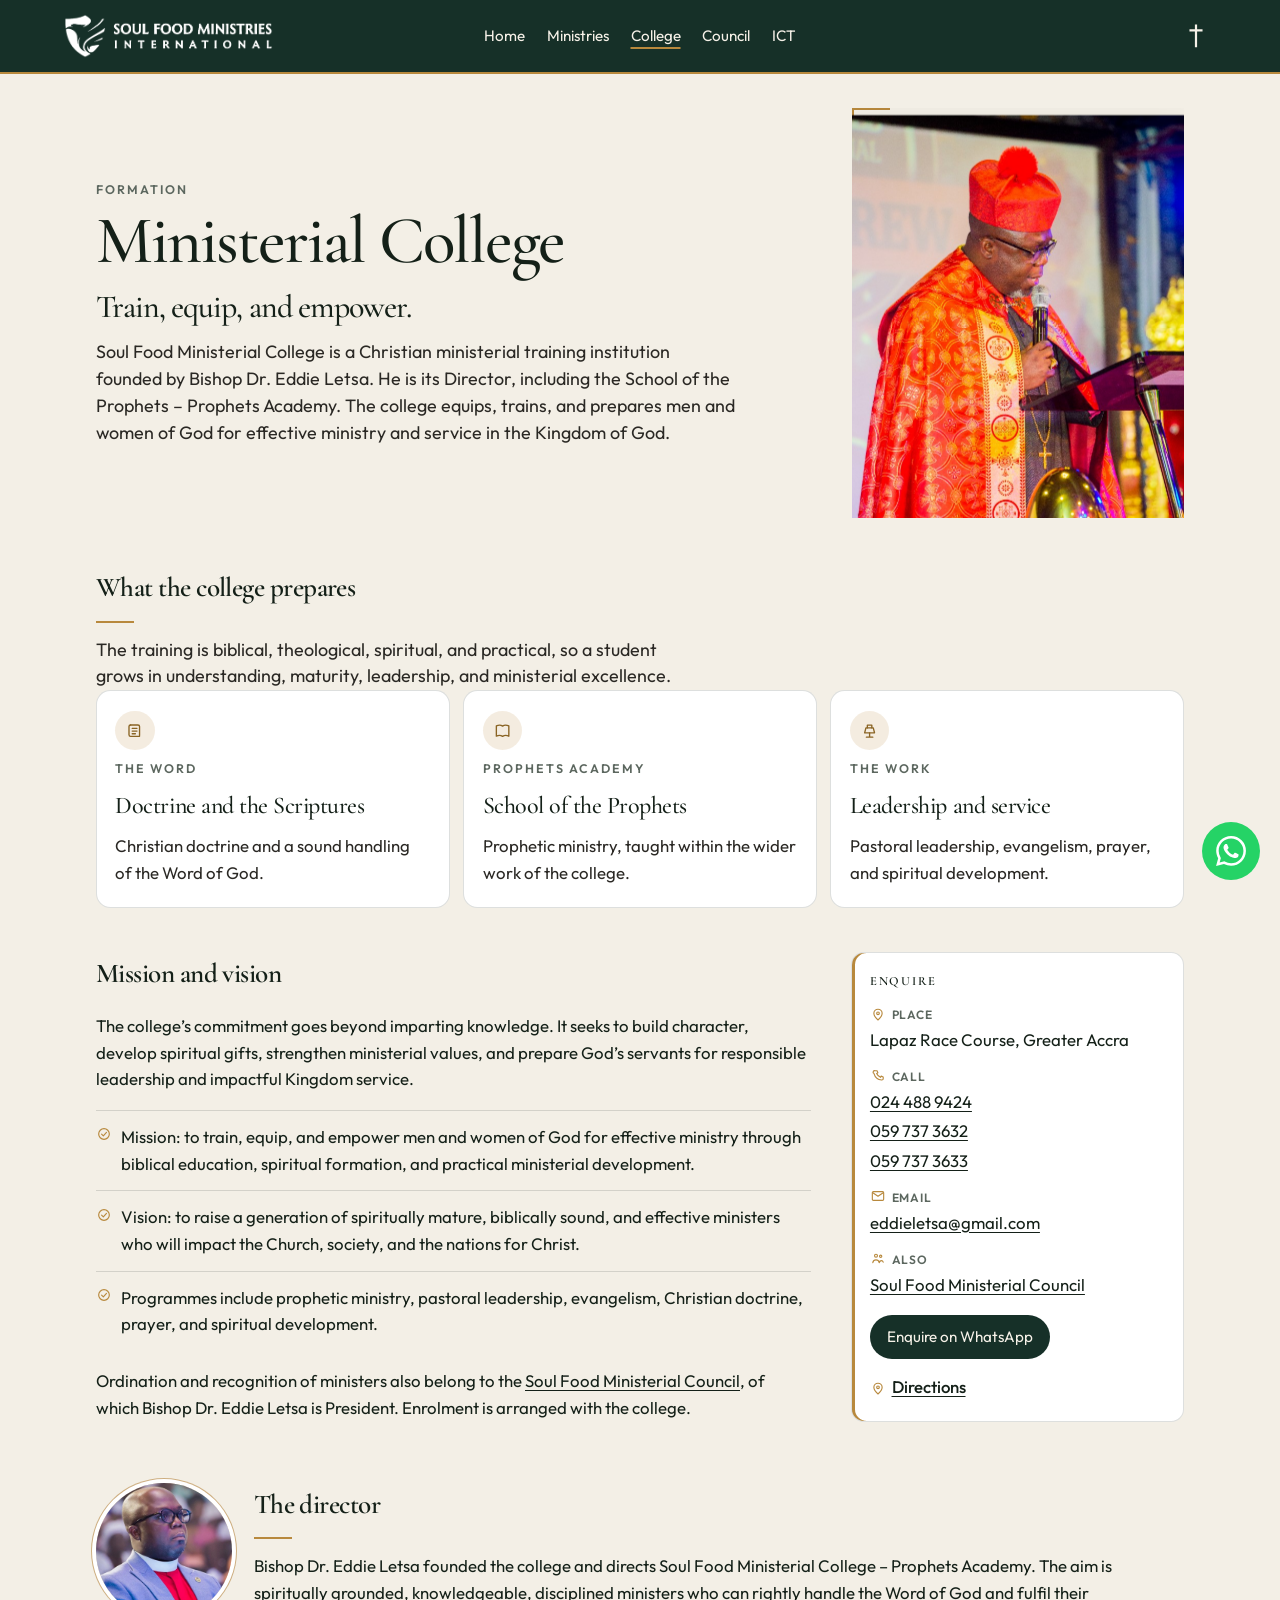
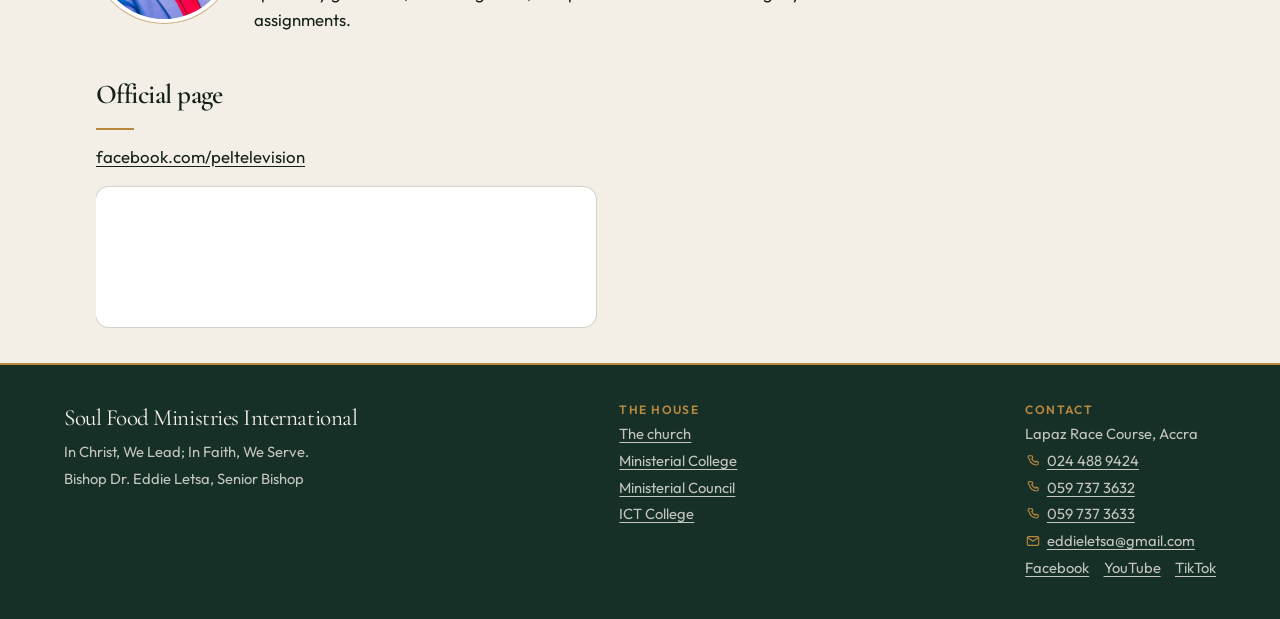
==== commit e14e2c4d: "Publish the official Letsa abouts and the Ministerial Council." ====
--- a/college.html
+++ b/college.html
@@ -3,8 +3,8 @@
 <head>
   <meta charset="utf-8">
   <meta name="viewport" content="width=device-width, initial-scale=1">
-  <title>Soul Food Ministerial College — Bishop Dr. Eddie Lesta</title>
-  <meta name="description" content="Soul Food Ministerial College trains people called to serve: biblical foundations, impartation, prophecy, and ordination. Lapaz, Accra.">
+  <title>Soul Food Ministerial College — Bishop Dr. Eddie Letsa</title>
+  <meta name="description" content="Soul Food Ministerial College, directed by Bishop Dr. Eddie Letsa, trains men and women for ministry, including the School of the Prophets – Prophets Academy.">
   <meta name="theme-color" content="#163028">
   <link rel="icon" href="favicon.svg" type="image/svg+xml">
   <link rel="preconnect" href="https://fonts.googleapis.com">
@@ -20,6 +20,7 @@
         <a href="index.html">Home</a>
         <a href="ministries.html">Ministries</a>
         <a href="college.html" aria-current="page">College</a>
+        <a href="council.html">Council</a>
         <a href="ict.html">ICT</a>
       </nav>
       <div class="nav-tools">
@@ -34,51 +35,49 @@
       <div>
         <p class="eyebrow">Formation</p>
         <h1>Ministerial College</h1>
-        <p class="motto-line">“Go and make disciples.” “Go and preach to all nations.”</p>
-        <p class="lede">Soul Food Ministerial College is the school of <a href="ministries.html">Soul Food Ministries International</a> for people who have a call to serve. The college says it trains and equips them, ordains them, and gives a licence to minister. Its teaching is set on Matthew 28:19 and Mark 16:15.</p>
+        <p class="motto-line">Train, equip, and empower.</p>
+        <p class="lede">Soul Food Ministerial College is a Christian ministerial training institution founded by Bishop Dr. Eddie Letsa. He is its Director, including the School of the Prophets – Prophets Academy. The college equips, trains, and prepares men and women of God for effective ministry and service in the Kingdom of God.</p>
       </div>
       <figure class="portrait">
-        <img src="images/12.jpg" alt="Bishop Dr. Eddie Lesta at the lectern.">
+        <img src="images/12.jpg" alt="Bishop Dr. Eddie Letsa at the lectern.">
       </figure>
     </section>
 
     <section class="band">
-      <h2>Three schools</h2>
-      <p class="lede">The college says it runs three schools side by side, so a student can be trained both spiritually and for the work of ministry.</p>
+      <h2>What the college prepares</h2>
+      <p class="lede">The training is biblical, theological, spiritual, and practical, so a student grows in understanding, maturity, leadership, and ministerial excellence.</p>
       <div class="works">
         <article class="work">
-          <span class="ico" aria-hidden="true"><svg><use href="images/icons.svg#hand"/></svg></span>
-          <p class="eyebrow">For every believer</p>
-          <h3>School of Impartation</h3>
-          <p>Training to work with the Holy Spirit for healing and impartation, at any stage of faith.</p>
+          <span class="ico" aria-hidden="true"><svg><use href="images/icons.svg#scroll"/></svg></span>
+          <p class="eyebrow">The Word</p>
+          <h3>Doctrine and the Scriptures</h3>
+          <p>Christian doctrine and a sound handling of the Word of God.</p>
         </article>
         <article class="work">
-          <span class="ico" aria-hidden="true"><svg><use href="images/icons.svg#scroll"/></svg></span>
-          <p class="eyebrow">The word given</p>
-          <h3>School of Prophets</h3>
-          <p>What it means to prophesy, and how that work is done.</p>
+          <span class="ico" aria-hidden="true"><svg><use href="images/icons.svg#book"/></svg></span>
+          <p class="eyebrow">Prophets Academy</p>
+          <h3>School of the Prophets</h3>
+          <p>Prophetic ministry, taught within the wider work of the college.</p>
         </article>
         <article class="work">
           <span class="ico" aria-hidden="true"><svg><use href="images/icons.svg#podium"/></svg></span>
-          <p class="eyebrow">Before the church</p>
-          <h3>School of Ordination</h3>
-          <p>Learning to stand before a congregation and preach.</p>
+          <p class="eyebrow">The work</p>
+          <h3>Leadership and service</h3>
+          <p>Pastoral leadership, evangelism, prayer, and spiritual development.</p>
         </article>
       </div>
     </section>
 
     <section class="band study">
       <div>
-        <h2>What the training covers</h2>
-        <p>The college describes its syllabus in these terms:</p>
+        <h2>Mission and vision</h2>
+        <p>The college’s commitment goes beyond imparting knowledge. It seeks to build character, develop spiritual gifts, strengthen ministerial values, and prepare God’s servants for responsible leadership and impactful Kingdom service.</p>
         <ul class="syllabus">
-          <li><span class="glyph" aria-hidden="true"><svg><use href="images/icons.svg#check"/></svg></span>Biblical foundations</li>
-          <li><span class="glyph" aria-hidden="true"><svg><use href="images/icons.svg#check"/></svg></span>Help in discerning a calling</li>
-          <li><span class="glyph" aria-hidden="true"><svg><use href="images/icons.svg#check"/></svg></span>Practical ministry</li>
-          <li><span class="glyph" aria-hidden="true"><svg><use href="images/icons.svg#check"/></svg></span>Preparation for mission and church planting</li>
-          <li><span class="glyph" aria-hidden="true"><svg><use href="images/icons.svg#check"/></svg></span>The work of a pastor: counsel, visiting the sick, and assisting the poor</li>
+          <li><span class="glyph" aria-hidden="true"><svg><use href="images/icons.svg#check"/></svg></span>Mission: to train, equip, and empower men and women of God for effective ministry through biblical education, spiritual formation, and practical ministerial development.</li>
+          <li><span class="glyph" aria-hidden="true"><svg><use href="images/icons.svg#check"/></svg></span>Vision: to raise a generation of spiritually mature, biblically sound, and effective ministers who will impact the Church, society, and the nations for Christ.</li>
+          <li><span class="glyph" aria-hidden="true"><svg><use href="images/icons.svg#check"/></svg></span>Programmes include prophetic ministry, pastoral leadership, evangelism, Christian doctrine, prayer, and spiritual development.</li>
         </ul>
-        <p>The stated aim is to raise leaders who can plant churches and serve people of different cultures, means, and ages, in Ghana and beyond. The college has not published a list of named degrees or an outside accreditation. Enrolment is arranged with the ministry.</p>
+        <p>Ordination and recognition of ministers also belong to the <a href="council.html">Soul Food Ministerial Council</a>, of which Bishop Dr. Eddie Letsa is President. Enrolment is arranged with the college.</p>
       </div>
       <aside class="facts">
         <h2>Enquire</h2>
@@ -86,13 +85,13 @@
           <dt><span class="glyph" aria-hidden="true"><svg><use href="images/icons.svg#pin"/></svg></span>Place</dt>
           <dd>Lapaz Race Course, Greater Accra</dd>
           <dt><span class="glyph" aria-hidden="true"><svg><use href="images/icons.svg#phone"/></svg></span>Call</dt>
-          <dd><a href="tel:+233240081733">024 008 1733</a></dd>
-          <dd><a href="tel:+233272584444">027 258 4444</a></dd>
-          <dd><a href="tel:+233266255028">026 625 5028</a></dd>
+          <dd><a href="tel:+233244889424">024 488 9424</a></dd>
+          <dd><a href="tel:+233597373632">059 737 3632</a></dd>
+          <dd><a href="tel:+233597373633">059 737 3633</a></dd>
           <dt><span class="glyph" aria-hidden="true"><svg><use href="images/icons.svg#mail"/></svg></span>Email</dt>
-          <dd><a href="mailto:info@eddieletsa.com">info@eddieletsa.com</a></dd>
-          <dt><span class="glyph" aria-hidden="true"><svg><use href="images/icons.svg#screen"/></svg></span>Also</dt>
-          <dd><a href="ict.html">Soul Food ICT College</a>, the church’s free computer school.</dd>
+          <dd><a href="mailto:eddieletsa@gmail.com">eddieletsa@gmail.com</a></dd>
+          <dt><span class="glyph" aria-hidden="true"><svg><use href="images/icons.svg#people"/></svg></span>Also</dt>
+          <dd><a href="council.html">Soul Food Ministerial Council</a></dd>
         </dl>
         <p class="facts-cta"><button class="button" type="button" data-wa-open>Enquire on WhatsApp</button></p>
         <div class="fact-links">
@@ -102,35 +101,43 @@
     </section>
 
     <section class="band founder-band">
-      <img src="images/founder.jpg" alt="Bishop Dr. Eddie Lesta">
+      <img src="images/founder.jpg" alt="Bishop Dr. Eddie Letsa">
       <div>
-        <h2>The founder</h2>
-        <p>The college belongs to the ministry founded by Bishop Dr. Eddie Lesta, its General Overseer. He is a computer specialist, and he has told the Ghana News Agency that seeking the kingdom of God includes strengthening people’s ordinary lives, not only speaking of spiritual things. The ministerial college is that charge turned toward a calling.</p>
+        <h2>The director</h2>
+        <p>Bishop Dr. Eddie Letsa founded the college and directs Soul Food Ministerial College – Prophets Academy. The aim is spiritually grounded, knowledgeable, disciplined ministers who can rightly handle the Word of God and fulfil their assignments.</p>
       </div>
     </section>
     <section class="facebook" aria-label="Official Facebook page">
       <h2>Official page</h2>
-      <p><a href="https://www.facebook.com/pelministries/" target="_blank" rel="noopener noreferrer">facebook.com/pelministries</a></p>
-      <iframe class="facebook-frame" title="Soul Food Ministries on Facebook" src="https://www.facebook.com/plugins/page.php?href=https%3A%2F%2Fwww.facebook.com%2Fpelministries%2F&tabs=timeline&width=500&height=140&small_header=false&adapt_container_width=true&hide_cover=false&show_facepile=true" height="140" loading="lazy" allow="autoplay; clipboard-write; encrypted-media; picture-in-picture; web-share" allowfullscreen></iframe>
+      <p><a href="https://www.facebook.com/peltelevision/" target="_blank" rel="noopener noreferrer">facebook.com/peltelevision</a></p>
+      <iframe class="facebook-frame" title="Soul Food Ministries on Facebook" src="https://www.facebook.com/plugins/page.php?href=https%3A%2F%2Fwww.facebook.com%2Fpeltelevision%2F&tabs=timeline&width=500&height=140&small_header=false&adapt_container_width=true&hide_cover=false&show_facepile=true" height="140" loading="lazy" allow="autoplay; clipboard-write; encrypted-media; picture-in-picture; web-share" allowfullscreen></iframe>
     </section>
   </main>
   <footer class="site-foot">
     <div>
       <p class="site-foot-name">Soul Food Ministries International</p>
-      <p>Changing the World by the Word.</p>
-      <p>Bishop Dr. Eddie Lesta, General Overseer</p>
+      <p>In Christ, We Lead; In Faith, We Serve.</p>
+      <p>Bishop Dr. Eddie Letsa, Senior Bishop</p>
     </div>
     <div>
       <p class="site-foot-label">The house</p>
       <p><a href="ministries.html">The church</a></p>
       <p><a href="college.html">Ministerial College</a></p>
+      <p><a href="council.html">Ministerial Council</a></p>
       <p><a href="ict.html">ICT College</a></p>
     </div>
     <div>
-      <p class="site-foot-label">Lapaz</p>
-      <p>Race Course, Container, Accra</p>
-      <p><a href="tel:+233240081733"><span class="glyph" aria-hidden="true"><svg><use href="images/icons.svg#phone"/></svg></span>024 008 1733</a></p>
-      <p><a href="mailto:info@eddieletsa.com"><span class="glyph" aria-hidden="true"><svg><use href="images/icons.svg#mail"/></svg></span>info@eddieletsa.com</a></p>
+      <p class="site-foot-label">Contact</p>
+      <p>Lapaz Race Course, Accra</p>
+      <p><a href="tel:+233244889424"><span class="glyph" aria-hidden="true"><svg><use href="images/icons.svg#phone"/></svg></span>024 488 9424</a></p>
+      <p><a href="tel:+233597373632"><span class="glyph" aria-hidden="true"><svg><use href="images/icons.svg#phone"/></svg></span>059 737 3632</a></p>
+      <p><a href="tel:+233597373633"><span class="glyph" aria-hidden="true"><svg><use href="images/icons.svg#phone"/></svg></span>059 737 3633</a></p>
+      <p><a href="mailto:eddieletsa@gmail.com"><span class="glyph" aria-hidden="true"><svg><use href="images/icons.svg#mail"/></svg></span>eddieletsa@gmail.com</a></p>
+      <p class="site-foot-social">
+        <a href="https://www.facebook.com/peltelevision/" target="_blank" rel="noopener noreferrer">Facebook</a>
+        <a href="https://www.youtube.com/@Peltelevision" target="_blank" rel="noopener noreferrer">YouTube</a>
+        <a href="https://www.tiktok.com/search?q=Bishop%20Eddie%20Letsa" target="_blank" rel="noopener noreferrer">TikTok</a>
+      </p>
     </div>
   </footer>
   <button class="whatsapp" type="button" data-wa-open aria-haspopup="dialog" aria-controls="wa-form" aria-label="WhatsApp 024 488 9424">
@@ -146,9 +153,12 @@
       <label>School
         <select name="about" required>
           <option value="">Choose one</option>
-          <option>School of Impartation</option>
-          <option>School of Prophets</option>
-          <option>School of Ordination</option>
+          <option>Prophetic ministry</option>
+          <option>School of the Prophets – Prophets Academy</option>
+          <option>Pastoral leadership</option>
+          <option>Evangelism</option>
+          <option>Christian doctrine</option>
+          <option>Prayer and spiritual development</option>
           <option>Not sure yet</option>
         </select>
       </label>
--- a/css/site.css
+++ b/css/site.css
@@ -142,7 +142,9 @@
   min-height: calc(100svh - var(--header));
   display: grid;
   grid-template-columns: minmax(0, 1.05fr) minmax(20rem, 0.95fr);
-  background: var(--green);
+  background:
+    radial-gradient(90% 70% at 8% 88%, rgb(184 137 61 / 0.18), transparent 42%),
+    var(--green);
   color: var(--cream);
 }
 
@@ -150,7 +152,11 @@
   display: flex;
   flex-direction: column;
   justify-content: center;
-  padding: clamp(1.75rem, 4vw, 3.5rem) clamp(1.25rem, 4vw, 3.25rem);
+  padding: clamp(1.75rem, 4vw, 3.5rem) clamp(1.5rem, 4vw, 3.75rem);
+}
+
+.stage-copy > * {
+  width: min(100%, 36rem);
 }
 
 .stage h1 {
@@ -168,6 +174,15 @@
   color: var(--gold);
 }
 
+.stage .eyebrow::after {
+  content: "";
+  display: block;
+  width: 2.75rem;
+  height: 1px;
+  margin-top: 0.7rem;
+  background: var(--gold);
+}
+
 .stage .service-card .place {
   color: var(--cream);
 }
@@ -180,9 +195,10 @@
 }
 
 .stage .service-card {
-  background: rgb(255 255 255 / 0.05);
-  border-color: rgb(246 241 232 / 0.18);
+  background: rgb(8 18 14 / 0.38);
+  border-color: rgb(184 137 61 / 0.55);
   color: var(--cream);
+  box-shadow: inset 3px 0 0 var(--gold);
 }
 
 .stage .button {
@@ -197,8 +213,31 @@
 }
 
 .stage-photo {
+  position: relative;
   margin: 0;
   min-height: 28rem;
+}
+
+.stage-photo::before {
+  content: "";
+  position: absolute;
+  z-index: 1;
+  inset: 0 auto 0 0;
+  width: 4.5rem;
+  background: linear-gradient(90deg, var(--green), transparent);
+  pointer-events: none;
+}
+
+.stage-photo::after {
+  content: "";
+  position: absolute;
+  z-index: 1;
+  top: 0;
+  bottom: 0;
+  left: 0;
+  width: 2px;
+  background: var(--gold);
+  pointer-events: none;
 }
 
 .stage-photo img {
@@ -207,6 +246,21 @@
   height: 100%;
   object-fit: cover;
   object-position: center 14%;
+}
+
+.stage-photo figcaption {
+  position: absolute;
+  z-index: 2;
+  left: 1.15rem;
+  bottom: 1.15rem;
+  margin: 0;
+  padding: 0.4rem 0.7rem;
+  background: rgb(22 48 40 / 0.78);
+  color: var(--cream);
+  font-size: 0.72rem;
+  font-weight: 600;
+  letter-spacing: 0.14em;
+  text-transform: uppercase;
 }
 
 .eyebrow {
@@ -329,12 +383,22 @@
   margin: 0;
 }
 
+.page-head-portrait .portrait {
+  padding: 0.65rem;
+  background:
+    linear-gradient(var(--gold), var(--gold)) left top / 2.4rem 2px no-repeat,
+    linear-gradient(var(--gold), var(--gold)) left top / 2px 2.4rem no-repeat,
+    linear-gradient(var(--gold), var(--gold)) right bottom / 2.4rem 2px no-repeat,
+    linear-gradient(var(--gold), var(--gold)) right bottom / 2px 2.4rem no-repeat;
+}
+
 .portrait img {
   display: block;
   width: 100%;
   aspect-ratio: 4 / 5;
   object-fit: cover;
   object-position: center 16%;
+  box-shadow: 0 16px 36px rgb(20 32 24 / 0.14);
 }
 
 .plan {
@@ -553,6 +617,16 @@
   display: grid;
   grid-template-columns: repeat(3, 1fr);
   gap: 0.85rem;
+}
+
+.works.quad {
+  grid-template-columns: repeat(2, 1fr);
+}
+
+@media (min-width: 1100px) {
+  .works.quad {
+    grid-template-columns: repeat(4, 1fr);
+  }
 }
 
 .work {
@@ -1222,6 +1296,17 @@
 
 .site-foot a + a {
   margin-left: 1rem;
+}
+
+.site-foot-social {
+  display: flex;
+  flex-wrap: wrap;
+  gap: 0.35rem 0.9rem;
+  margin-top: 0.45rem;
+}
+
+.site-foot-social a + a {
+  margin-left: 0;
 }
 
 .whatsapp {
@@ -1359,6 +1444,7 @@
   .times,
   .doors,
   .works,
+  .works.quad,
   .house,
   .visit,
   .founder-band,
@@ -1404,8 +1490,18 @@
     min-height: 0;
   }
 
+  .stage-photo::before,
+  .stage-photo::after {
+    display: none;
+  }
+
   .stage-photo img {
     height: min(70vw, 26rem);
+  }
+
+  .stage-photo figcaption {
+    left: 0.85rem;
+    bottom: 0.85rem;
   }
 
   .plan {
